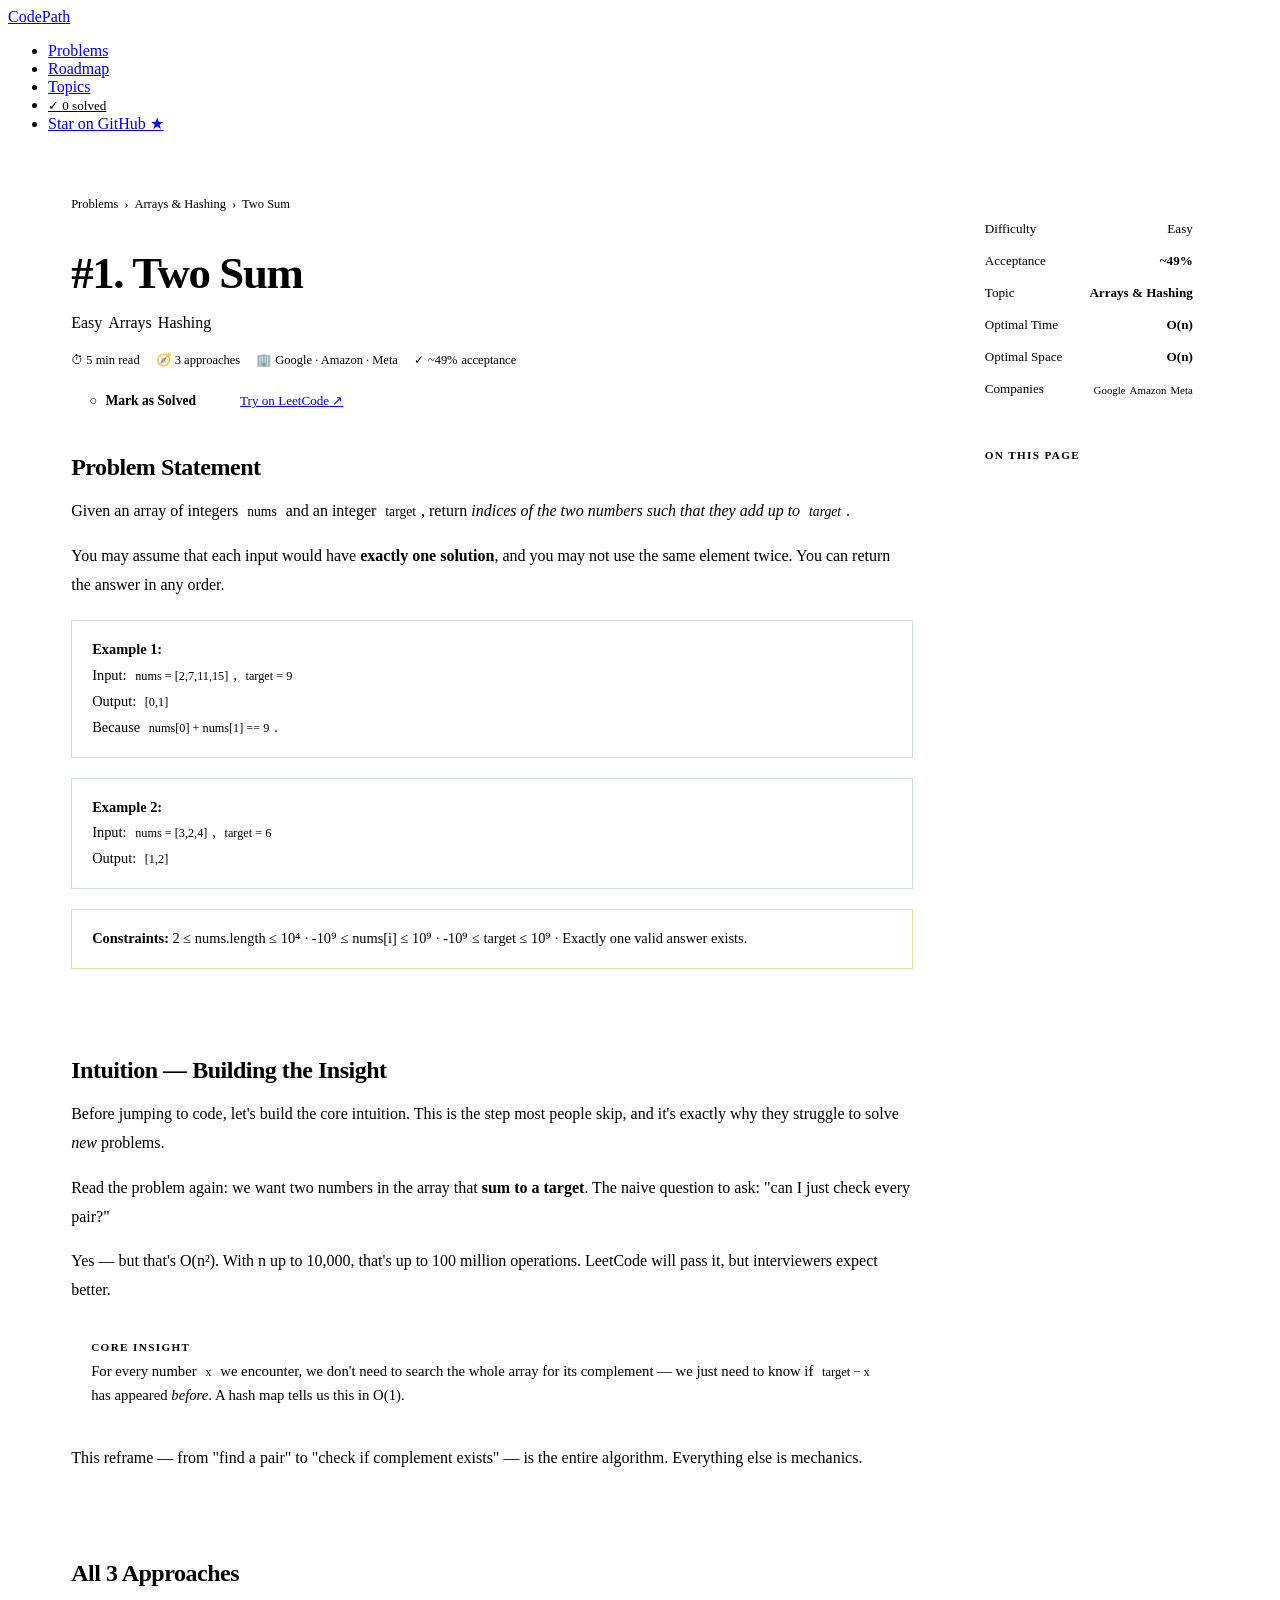
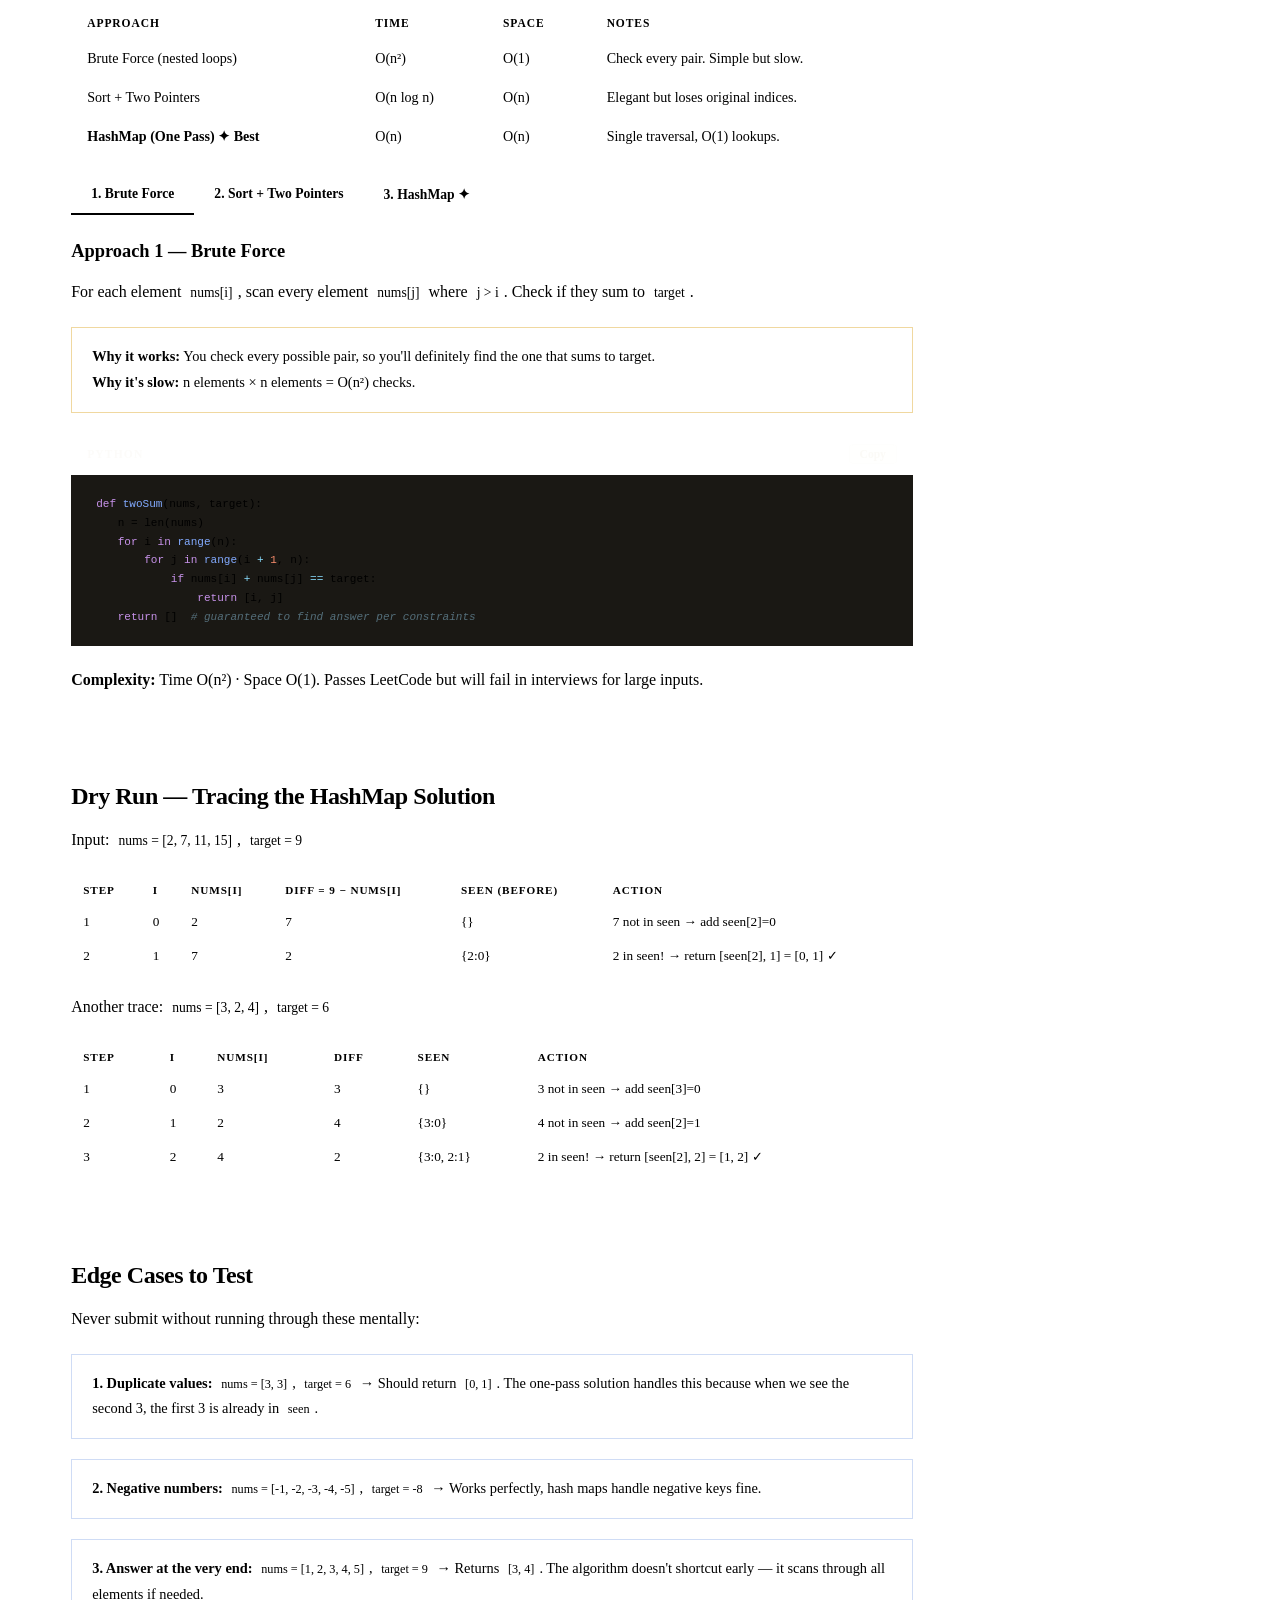
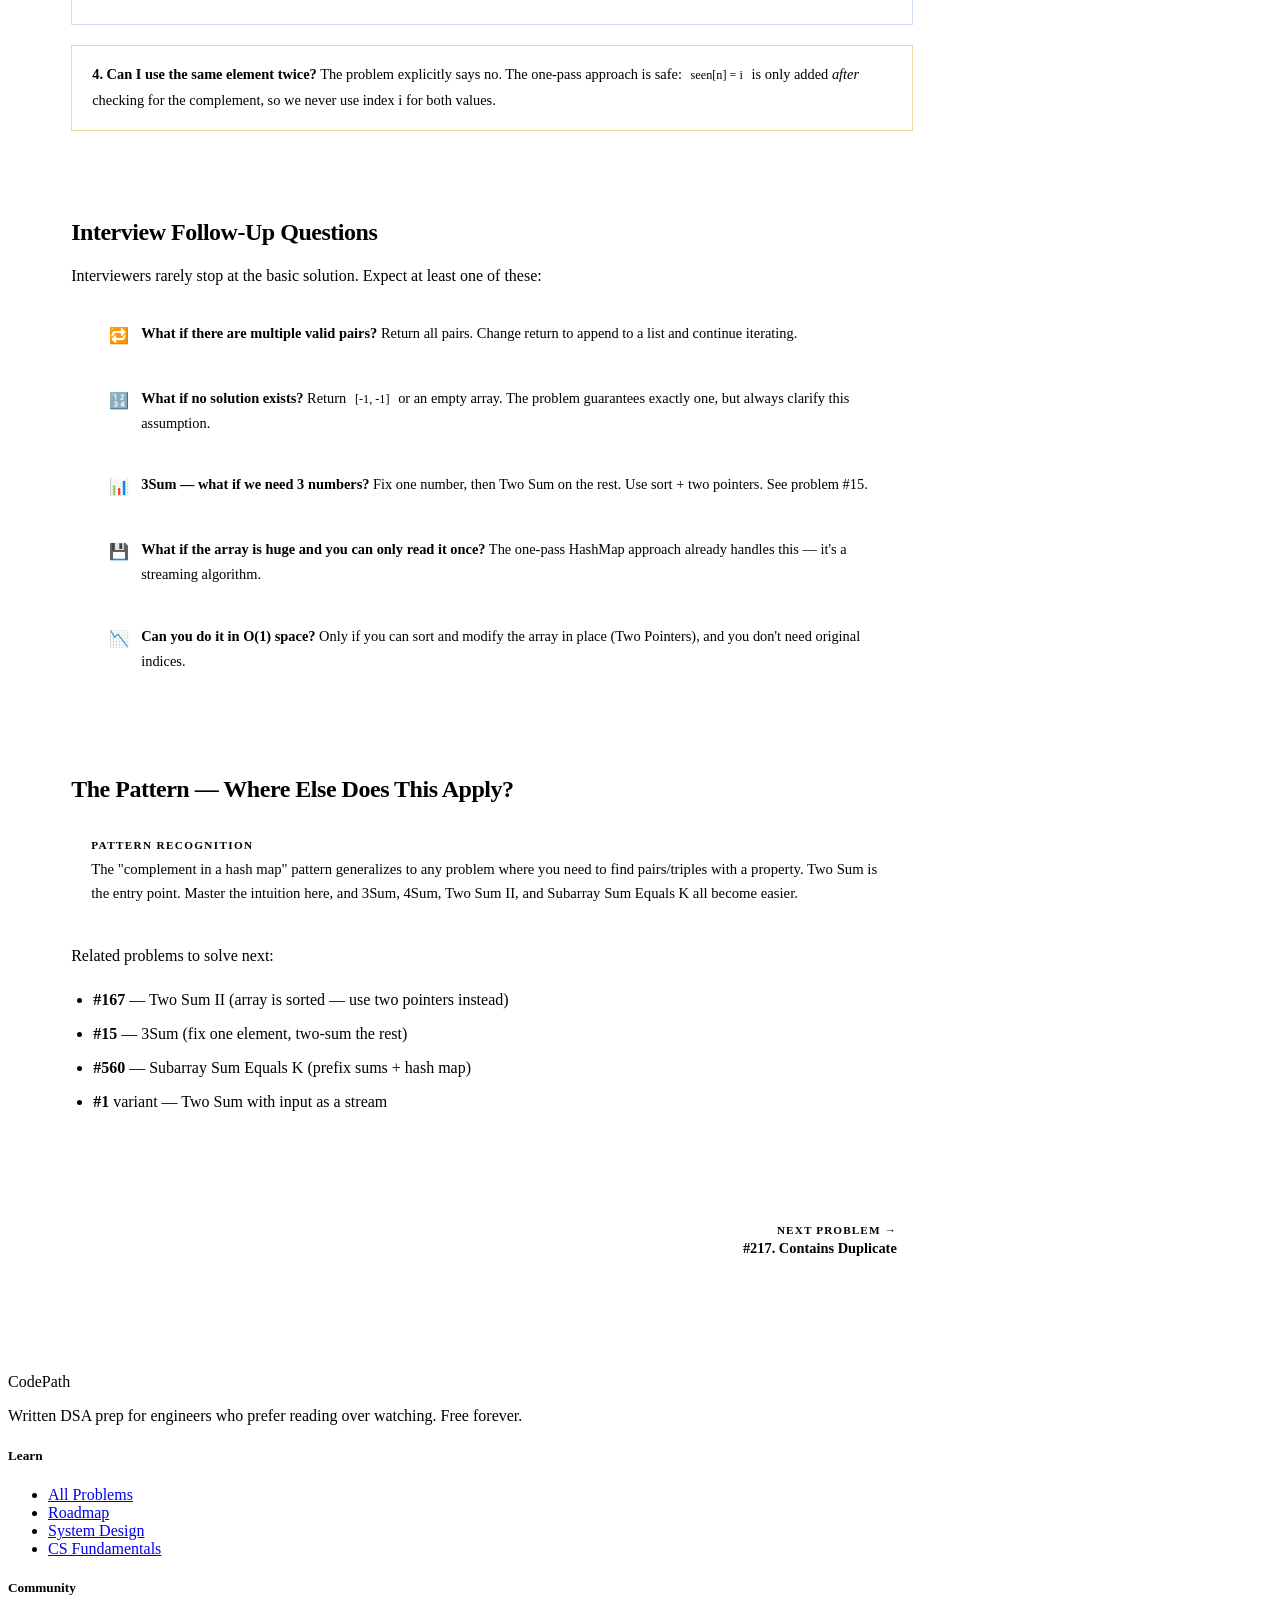
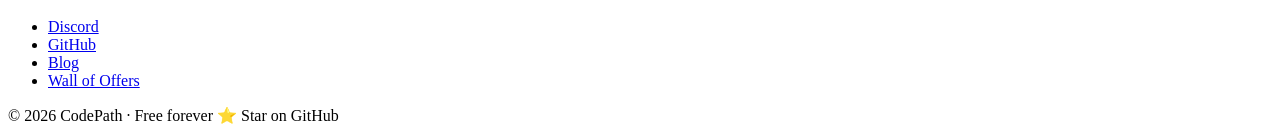
==== two-sum.html @ 07164bc9 "Add files via upload" ====
<!DOCTYPE html>
<html lang="en">
<head>
  <meta charset="UTF-8">
  <meta name="viewport" content="width=device-width, initial-scale=1.0">
  <title>Two Sum — Full Editorial | CodePath</title>
  <meta name="description" content="Deep written editorial for Two Sum. Three approaches: brute force O(n²), sorting + two pointers O(n log n), and HashMap O(n). Includes dry run, edge cases, and interview follow-up questions.">
  <link rel="stylesheet" href="../css/style.css">
  <!-- Reading progress bar -->
  <style>
    #reading-bar {
      position: fixed;
      top: 0; left: 0;
      height: 3px;
      background: var(--accent);
      z-index: 200;
      width: 0%;
      transition: width 0.1s linear;
    }

    /* ── EDITORIAL LAYOUT ── */
    .editorial-layout {
      max-width: 1160px;
      margin: 0 auto;
      padding: 48px 5% 100px;
      display: grid;
      grid-template-columns: 1fr 240px;
      gap: 56px;
      align-items: start;
    }

    /* ── ARTICLE ── */
    .article-header {
      margin-bottom: 36px;
    }

    .article-breadcrumb {
      font-size: 0.78rem;
      color: var(--muted);
      margin-bottom: 16px;
      display: flex;
      align-items: center;
      gap: 6px;
    }

    .article-breadcrumb a { color: var(--muted); text-decoration: none; }
    .article-breadcrumb a:hover { color: var(--accent); }

    .article-title {
      font-family: var(--serif);
      font-size: clamp(1.9rem, 4vw, 2.8rem);
      font-weight: 900;
      letter-spacing: -0.03em;
      color: var(--ink);
      line-height: 1.1;
      margin-bottom: 16px;
    }

    .article-meta {
      display: flex;
      align-items: center;
      gap: 12px;
      flex-wrap: wrap;
      margin-bottom: 20px;
    }

    .article-tags {
      display: flex;
      gap: 6px;
      flex-wrap: wrap;
    }

    .article-stats {
      display: flex;
      gap: 16px;
      font-size: 0.78rem;
      color: var(--muted);
      margin-top: 4px;
    }

    .article-stats span {
      display: flex;
      align-items: center;
      gap: 4px;
    }

    /* Mark solved button */
    .solve-btn {
      display: inline-flex;
      align-items: center;
      gap: 8px;
      padding: 9px 18px;
      border-radius: var(--radius);
      font-family: var(--sans);
      font-size: 0.85rem;
      font-weight: 700;
      border: 2px solid var(--border2);
      background: var(--surface);
      color: var(--ink2);
      cursor: pointer;
      transition: all 0.15s;
    }

    .solve-btn:hover { border-color: var(--green); color: var(--green); }
    .solve-btn.solved { border-color: var(--green); background: var(--green-bg); color: var(--green); }

    /* ── CONTENT STYLES ── */
    .article-content h2 {
      font-family: var(--serif);
      font-size: 1.5rem;
      font-weight: 700;
      letter-spacing: -0.02em;
      color: var(--ink);
      margin: 44px 0 14px;
      padding-top: 44px;
      border-top: 1px solid var(--border);
    }

    .article-content h2:first-child { border-top: none; margin-top: 0; padding-top: 0; }

    .article-content h3 {
      font-family: var(--serif);
      font-size: 1.15rem;
      font-weight: 700;
      color: var(--ink);
      margin: 28px 0 10px;
    }

    .article-content p {
      font-size: 1rem;
      line-height: 1.8;
      color: var(--ink2);
      margin-bottom: 16px;
    }

    .article-content strong { color: var(--ink); font-weight: 700; }

    .article-content ul, .article-content ol {
      padding-left: 22px;
      margin-bottom: 16px;
    }

    .article-content li {
      font-size: 1rem;
      line-height: 1.75;
      color: var(--ink2);
      margin-bottom: 6px;
    }

    .article-content code {
      font-family: var(--mono);
      font-size: 0.85em;
      background: var(--bg2);
      border: 1px solid var(--border);
      padding: 1px 5px;
      border-radius: 3px;
      color: var(--accent);
    }

    /* Insight box */
    .insight {
      background: var(--accent-bg);
      border-left: 4px solid var(--accent);
      padding: 16px 20px;
      border-radius: 0 var(--radius) var(--radius) 0;
      margin: 20px 0;
    }

    .insight-label {
      font-size: 0.7rem;
      font-weight: 800;
      letter-spacing: 0.12em;
      text-transform: uppercase;
      color: var(--accent);
      margin-bottom: 6px;
    }

    .insight p {
      font-size: 0.92rem;
      color: var(--ink2);
      margin: 0;
      line-height: 1.65;
    }

    /* Callout boxes */
    .callout {
      background: var(--blue-bg);
      border: 1px solid #cfdcf5;
      padding: 16px 20px;
      border-radius: var(--radius);
      margin: 20px 0;
    }

    .callout.warning {
      background: var(--amber-bg);
      border-color: #f0d8a0;
    }

    .callout.success {
      background: var(--green-bg);
      border-color: #b3ddc9;
    }

    .callout p {
      font-size: 0.9rem;
      margin: 0;
      color: var(--ink2);
    }

    .callout strong { color: var(--ink); }

    /* Complexity table */
    .complexity-table {
      width: 100%;
      border-collapse: collapse;
      margin: 20px 0;
      font-size: 0.88rem;
    }

    .complexity-table th {
      background: var(--ink);
      color: var(--bg);
      padding: 10px 16px;
      text-align: left;
      font-size: 0.72rem;
      font-weight: 700;
      letter-spacing: 0.08em;
      text-transform: uppercase;
    }

    .complexity-table td {
      padding: 11px 16px;
      border-bottom: 1px solid var(--border);
      color: var(--ink2);
    }

    .complexity-table tr:last-child td { border-bottom: none; }
    .complexity-table tr:nth-child(even) td { background: var(--surface2); }
    .complexity-table tr.best td { background: var(--green-bg); }
    .complexity-table tr.best td:first-child { font-weight: 700; color: var(--green); }

    /* Code blocks */
    .code-block {
      margin: 20px 0;
      border-radius: var(--radius-lg);
      overflow: hidden;
      border: 1px solid var(--border);
      position: relative;
    }

    .code-header {
      background: var(--ink);
      padding: 11px 16px;
      display: flex;
      justify-content: space-between;
      align-items: center;
    }

    .code-lang {
      font-size: 0.72rem;
      font-weight: 700;
      letter-spacing: 0.1em;
      text-transform: uppercase;
      color: rgba(247,245,240,0.4);
    }

    .copy-btn {
      font-size: 0.72rem;
      font-weight: 600;
      background: rgba(247,245,240,0.08);
      color: rgba(247,245,240,0.5);
      border: 1px solid rgba(247,245,240,0.12);
      padding: 3px 10px;
      border-radius: 4px;
      cursor: pointer;
      font-family: var(--sans);
      transition: all 0.15s;
    }

    .copy-btn:hover {
      background: rgba(247,245,240,0.15);
      color: var(--bg);
    }

    pre {
      background: #1a1814;
      margin: 0;
      padding: 20px;
      overflow-x: auto;
    }

    pre code {
      font-family: var(--mono);
      font-size: 0.85rem;
      line-height: 1.7;
      color: #d4d0c8;
      background: none;
      border: none;
      padding: 0;
    }

    .c-kw   { color: #c792ea; }
    .c-fn   { color: #82aaff; }
    .c-cm   { color: #546e7a; font-style: italic; }
    .c-str  { color: #c3e88d; }
    .c-num  { color: #f78c6c; }
    .c-type { color: #ffcb6b; }
    .c-op   { color: #89ddff; }

    /* Dry run table */
    .dry-run-table {
      width: 100%;
      border-collapse: collapse;
      font-size: 0.83rem;
      margin: 20px 0;
      font-family: var(--mono);
    }

    .dry-run-table th {
      background: var(--bg2);
      padding: 9px 12px;
      text-align: left;
      font-family: var(--sans);
      font-size: 0.7rem;
      font-weight: 700;
      letter-spacing: 0.08em;
      text-transform: uppercase;
      color: var(--muted);
      border-bottom: 1px solid var(--border);
    }

    .dry-run-table td {
      padding: 9px 12px;
      border-bottom: 1px solid var(--border);
      color: var(--ink2);
      vertical-align: top;
    }

    .dry-run-table tr:last-child td { border-bottom: none; }
    .dry-run-table tr.highlight td { background: var(--green-bg); }

    /* Approach tabs */
    .approach-tabs {
      display: flex;
      gap: 0;
      border-bottom: 2px solid var(--border);
      margin-bottom: 24px;
      margin-top: 20px;
    }

    .approach-tab {
      padding: 10px 20px;
      font-size: 0.85rem;
      font-weight: 600;
      color: var(--muted);
      cursor: pointer;
      border-bottom: 2px solid transparent;
      margin-bottom: -2px;
      transition: all 0.15s;
      white-space: nowrap;
    }

    .approach-tab.active {
      color: var(--accent);
      border-bottom-color: var(--accent);
    }

    .approach-tab:hover { color: var(--ink); }

    .tab-panel { display: none; }
    .tab-panel.active { display: block; }

    /* Follow-up questions */
    .followup-list {
      list-style: none;
      padding: 0;
      margin: 16px 0;
    }

    .followup-list li {
      padding: 14px 16px;
      border: 1px solid var(--border);
      border-radius: var(--radius);
      margin-bottom: 8px;
      font-size: 0.9rem;
      color: var(--ink2);
      display: flex;
      gap: 12px;
      align-items: flex-start;
      background: var(--surface2);
    }

    .fq-icon { font-size: 1rem; flex-shrink: 0; margin-top: 1px; }

    /* ── SIDEBAR / TOC ── */
    .article-sidebar {
      position: sticky;
      top: 74px;
    }

    .toc-card {
      background: var(--surface);
      border: 1px solid var(--border);
      border-radius: var(--radius-lg);
      overflow: hidden;
      margin-bottom: 16px;
    }

    .toc-header {
      padding: 12px 16px;
      font-size: 0.7rem;
      font-weight: 700;
      letter-spacing: 0.12em;
      text-transform: uppercase;
      color: var(--muted);
      border-bottom: 1px solid var(--border);
    }

    .toc-list {
      list-style: none;
      padding: 10px 0;
    }

    .toc-list li { }
    .toc-list a {
      display: block;
      padding: 6px 16px;
      font-size: 0.8rem;
      color: var(--ink2);
      text-decoration: none;
      transition: color 0.12s, background 0.12s;
    }

    .toc-list a:hover, .toc-list a.active {
      color: var(--accent);
      background: var(--accent-bg);
    }

    .toc-sub a { padding-left: 28px; font-size: 0.75rem; color: var(--muted); }

    .meta-card {
      background: var(--surface);
      border: 1px solid var(--border);
      border-radius: var(--radius-lg);
      padding: 16px;
      margin-bottom: 16px;
    }

    .meta-row {
      display: flex;
      justify-content: space-between;
      align-items: center;
      padding: 8px 0;
      border-bottom: 1px solid var(--border);
      font-size: 0.82rem;
    }

    .meta-row:last-child { border-bottom: none; }
    .meta-label { color: var(--muted); }
    .meta-value { font-weight: 600; color: var(--ink); }

    /* Prev/Next nav */
    .prev-next {
      display: grid;
      grid-template-columns: 1fr 1fr;
      gap: 12px;
      margin-top: 60px;
      padding-top: 32px;
      border-top: 1px solid var(--border);
    }

    .nav-problem {
      padding: 16px;
      border: 1px solid var(--border);
      border-radius: var(--radius);
      text-decoration: none;
      color: var(--ink);
      transition: border-color 0.15s;
    }

    .nav-problem:hover { border-color: var(--accent); text-decoration: none; }
    .nav-problem.next { text-align: right; }

    .nav-dir {
      font-size: 0.7rem;
      font-weight: 700;
      letter-spacing: 0.1em;
      text-transform: uppercase;
      color: var(--muted);
      margin-bottom: 4px;
    }

    .nav-name {
      font-size: 0.9rem;
      font-weight: 600;
      color: var(--ink);
    }

    @media (max-width: 900px) {
      .editorial-layout { grid-template-columns: 1fr; }
      .article-sidebar { display: none; }
    }
  </style>
</head>
<body>
<div id="reading-bar"></div>

<nav class="site-nav">
  <a class="nav-logo" href="../index.html">Code<span>Path</span></a>
  <ul class="nav-links">
    <li><a href="../problems.html" class="active">Problems</a></li>
    <li><a href="../index.html#roadmap">Roadmap</a></li>
    <li><a href="../index.html#topics">Topics</a></li>
    <li><a href="#" style="color:var(--muted);font-size:0.82rem;">
      ✓ <span id="solved-counter">0</span> solved
    </a></li>
    <li><a href="#" class="nav-cta">Star on GitHub ★</a></li>
  </ul>
</nav>

<!-- EDITORIAL LAYOUT -->
<div class="editorial-layout">

  <!-- MAIN ARTICLE -->
  <article>

    <div class="article-header">
      <div class="article-breadcrumb">
        <a href="../problems.html">Problems</a>
        <span>›</span>
        <a href="../problems.html?topic=arrays">Arrays & Hashing</a>
        <span>›</span>
        <span>Two Sum</span>
      </div>

      <h1 class="article-title">#1. Two Sum</h1>

      <div class="article-meta">
        <div class="article-tags">
          <span class="badge badge--easy">Easy</span>
          <span class="badge badge--topic">Arrays</span>
          <span class="badge badge--topic">Hashing</span>
        </div>
      </div>

      <div class="article-stats">
        <span>⏱ 5 min read</span>
        <span>🧭 3 approaches</span>
        <span>🏢 Google · Amazon · Meta</span>
        <span>✓ <span id="acceptance">~49%</span> acceptance</span>
      </div>

      <div style="margin-top:16px;display:flex;align-items:center;gap:12px;flex-wrap:wrap;">
        <button class="solve-btn" id="solve-btn" onclick="toggleSolved()">
          <span id="solve-icon">○</span>
          <span id="solve-text">Mark as Solved</span>
        </button>
        <a href="https://leetcode.com/problems/two-sum/" target="_blank" rel="noopener"
           class="btn btn--outline" style="font-size:0.82rem;padding:8px 14px;">
          Try on LeetCode ↗
        </a>
      </div>
    </div>

    <!-- ─── ARTICLE CONTENT ─── -->
    <div class="article-content" id="article-content">

      <!-- PROBLEM STATEMENT -->
      <h2 id="problem">Problem Statement</h2>

      <p>Given an array of integers <code>nums</code> and an integer <code>target</code>, return <em>indices of the two numbers such that they add up to <code>target</code></em>.</p>

      <p>You may assume that each input would have <strong>exactly one solution</strong>, and you may not use the same element twice. You can return the answer in any order.</p>

      <div class="callout">
        <p><strong>Example 1:</strong><br>
        Input: <code>nums = [2,7,11,15]</code>, <code>target = 9</code><br>
        Output: <code>[0,1]</code><br>
        Because <code>nums[0] + nums[1] == 9</code>.</p>
      </div>

      <div class="callout">
        <p><strong>Example 2:</strong><br>
        Input: <code>nums = [3,2,4]</code>, <code>target = 6</code><br>
        Output: <code>[1,2]</code></p>
      </div>

      <div class="callout warning">
        <p><strong>Constraints:</strong> 2 ≤ nums.length ≤ 10⁴ · -10⁹ ≤ nums[i] ≤ 10⁹ · -10⁹ ≤ target ≤ 10⁹ · Exactly one valid answer exists.</p>
      </div>

      <!-- INTUITION -->
      <h2 id="intuition">Intuition — Building the Insight</h2>

      <p>Before jumping to code, let's build the core intuition. This is the step most people skip, and it's exactly why they struggle to solve <em>new</em> problems.</p>

      <p>Read the problem again: we want two numbers in the array that <strong>sum to a target</strong>. The naive question to ask: "can I just check every pair?"</p>

      <p>Yes — but that's O(n²). With n up to 10,000, that's up to 100 million operations. LeetCode will pass it, but interviewers expect better.</p>

      <div class="insight">
        <div class="insight-label">Core Insight</div>
        <p>For every number <code>x</code> we encounter, we don't need to search the whole array for its complement — we just need to know if <code>target − x</code> has appeared <em>before</em>. A hash map tells us this in O(1).</p>
      </div>

      <p>This reframe — from "find a pair" to "check if complement exists" — is the entire algorithm. Everything else is mechanics.</p>

      <!-- APPROACHES COMPARISON -->
      <h2 id="approaches">All 3 Approaches</h2>

      <table class="complexity-table">
        <thead>
          <tr>
            <th>Approach</th>
            <th>Time</th>
            <th>Space</th>
            <th>Notes</th>
          </tr>
        </thead>
        <tbody>
          <tr>
            <td>Brute Force (nested loops)</td>
            <td>O(n²)</td>
            <td>O(1)</td>
            <td>Check every pair. Simple but slow.</td>
          </tr>
          <tr>
            <td>Sort + Two Pointers</td>
            <td>O(n log n)</td>
            <td>O(n)</td>
            <td>Elegant but loses original indices.</td>
          </tr>
          <tr class="best">
            <td>HashMap (One Pass) ✦ Best</td>
            <td>O(n)</td>
            <td>O(n)</td>
            <td>Single traversal, O(1) lookups.</td>
          </tr>
        </tbody>
      </table>

      <!-- TABBED APPROACHES -->
      <div class="approach-tabs" id="approach-tabs">
        <div class="approach-tab active" data-tab="approach1">1. Brute Force</div>
        <div class="approach-tab" data-tab="approach2">2. Sort + Two Pointers</div>
        <div class="approach-tab" data-tab="approach3">3. HashMap ✦</div>
      </div>

      <!-- APPROACH 1: BRUTE FORCE -->
      <div class="tab-panel active" id="approach1">
        <h3>Approach 1 — Brute Force</h3>
        <p>For each element <code>nums[i]</code>, scan every element <code>nums[j]</code> where <code>j > i</code>. Check if they sum to <code>target</code>.</p>

        <div class="callout warning">
          <p><strong>Why it works:</strong> You check every possible pair, so you'll definitely find the one that sums to target. <br>
          <strong>Why it's slow:</strong> n elements × n elements = O(n²) checks.</p>
        </div>

        <div class="code-block">
          <div class="code-header">
            <span class="code-lang">Python</span>
            <button class="copy-btn">Copy</button>
          </div>
          <pre><code><span class="c-kw">def</span> <span class="c-fn">twoSum</span>(nums, target):
    n = len(nums)
    <span class="c-kw">for</span> i <span class="c-kw">in</span> <span class="c-fn">range</span>(n):
        <span class="c-kw">for</span> j <span class="c-kw">in</span> <span class="c-fn">range</span>(i <span class="c-op">+</span> <span class="c-num">1</span>, n):
            <span class="c-kw">if</span> nums[i] <span class="c-op">+</span> nums[j] <span class="c-op">==</span> target:
                <span class="c-kw">return</span> [i, j]
    <span class="c-kw">return</span> []  <span class="c-cm"># guaranteed to find answer per constraints</span></code></pre>
        </div>

        <p><strong>Complexity:</strong> Time O(n²) · Space O(1). Passes LeetCode but will fail in interviews for large inputs.</p>
      </div>

      <!-- APPROACH 2: SORT + TWO POINTERS -->
      <div class="tab-panel" id="approach2">
        <h3>Approach 2 — Sort + Two Pointers</h3>
        <p>Sort the array. Then use two pointers: one at the start (<code>left</code>) and one at the end (<code>right</code>). Move them based on whether the current sum is too small or too large.</p>

        <div class="callout warning">
          <p><strong>The catch:</strong> Sorting changes the original indices. Since the problem asks for indices, you need to store index-value pairs before sorting — this means O(n) extra space.</p>
        </div>

        <div class="code-block">
          <div class="code-header">
            <span class="code-lang">Python</span>
            <button class="copy-btn">Copy</button>
          </div>
          <pre><code><span class="c-kw">def</span> <span class="c-fn">twoSum</span>(nums, target):
    <span class="c-cm"># Store (value, original_index) pairs</span>
    indexed = <span class="c-fn">sorted</span>(<span class="c-fn">enumerate</span>(nums), key<span class="c-op">=</span><span class="c-kw">lambda</span> x: x[<span class="c-num">1</span>])

    left, right = <span class="c-num">0</span>, len(indexed) <span class="c-op">-</span> <span class="c-num">1</span>

    <span class="c-kw">while</span> left <span class="c-op"><</span> right:
        current_sum = indexed[left][<span class="c-num">1</span>] <span class="c-op">+</span> indexed[right][<span class="c-num">1</span>]

        <span class="c-kw">if</span> current_sum <span class="c-op">==</span> target:
            <span class="c-kw">return</span> [indexed[left][<span class="c-num">0</span>], indexed[right][<span class="c-num">0</span>]]
        <span class="c-kw">elif</span> current_sum <span class="c-op"><</span> target:
            left <span class="c-op">+=</span> <span class="c-num">1</span>   <span class="c-cm"># need bigger sum</span>
        <span class="c-kw">else</span>:
            right <span class="c-op">-=</span> <span class="c-num">1</span>  <span class="c-cm"># need smaller sum</span>

    <span class="c-kw">return</span> []</code></pre>
        </div>

        <p><strong>Complexity:</strong> Time O(n log n) · Space O(n). Better than brute force, but not optimal. This pattern is extremely useful for variants where you <em>don't</em> need original indices (e.g., 3Sum, 4Sum).</p>
      </div>

      <!-- APPROACH 3: HASHMAP -->
      <div class="tab-panel" id="approach3">
        <h3>Approach 3 — HashMap (One Pass) — Optimal</h3>

        <p>Iterate through the array once. For each element <code>nums[i]</code>, calculate <code>diff = target - nums[i]</code>. If <code>diff</code> is already in our hash map, we found the pair. Otherwise, add <code>nums[i]</code> to the map and continue.</p>

        <div class="insight">
          <div class="insight-label">Why this works</div>
          <p>We process elements left to right. When we're at index <code>i</code>, every element with index <code>j &lt; i</code> is already in the map. So when we look up <code>diff</code>, we're guaranteed it came before <code>i</code> — no duplicate index possible.</p>
        </div>

        <div class="code-block">
          <div class="code-header">
            <span class="code-lang">Python</span>
            <button class="copy-btn">Copy</button>
          </div>
          <pre><code><span class="c-kw">def</span> <span class="c-fn">twoSum</span>(nums, target):
    seen = {}  <span class="c-cm"># value → index</span>

    <span class="c-kw">for</span> i, n <span class="c-kw">in</span> <span class="c-fn">enumerate</span>(nums):
        diff = target <span class="c-op">-</span> n

        <span class="c-kw">if</span> diff <span class="c-kw">in</span> seen:
            <span class="c-kw">return</span> [seen[diff], i]  <span class="c-cm"># found it!</span>

        seen[n] = i  <span class="c-cm"># remember this value for later</span>

    <span class="c-kw">return</span> []  <span class="c-cm"># unreachable per problem constraints</span></code></pre>
        </div>

        <div class="code-block">
          <div class="code-header">
            <span class="code-lang">Java</span>
            <button class="copy-btn">Copy</button>
          </div>
          <pre><code><span class="c-kw">public</span> <span class="c-type">int</span>[] <span class="c-fn">twoSum</span>(<span class="c-type">int</span>[] nums, <span class="c-type">int</span> target) {
    Map&lt;<span class="c-type">Integer</span>, <span class="c-type">Integer</span>&gt; seen = <span class="c-kw">new</span> HashMap&lt;&gt;();

    <span class="c-kw">for</span> (<span class="c-type">int</span> i = <span class="c-num">0</span>; i &lt; nums.length; i++) {
        <span class="c-type">int</span> diff = target <span class="c-op">-</span> nums[i];

        <span class="c-kw">if</span> (seen.<span class="c-fn">containsKey</span>(diff)) {
            <span class="c-kw">return</span> <span class="c-kw">new</span> <span class="c-type">int</span>[]{seen.<span class="c-fn">get</span>(diff), i};
        }

        seen.<span class="c-fn">put</span>(nums[i], i);
    }

    <span class="c-kw">return</span> <span class="c-kw">new</span> <span class="c-type">int</span>[]{};
}</code></pre>
        </div>

        <div class="code-block">
          <div class="code-header">
            <span class="code-lang">C++</span>
            <button class="copy-btn">Copy</button>
          </div>
          <pre><code>vector&lt;<span class="c-type">int</span>&gt; <span class="c-fn">twoSum</span>(vector&lt;<span class="c-type">int</span>&gt;&amp; nums, <span class="c-type">int</span> target) {
    unordered_map&lt;<span class="c-type">int</span>, <span class="c-type">int</span>&gt; seen;

    <span class="c-kw">for</span> (<span class="c-type">int</span> i = <span class="c-num">0</span>; i &lt; nums.size(); i++) {
        <span class="c-type">int</span> diff = target <span class="c-op">-</span> nums[i];

        <span class="c-kw">if</span> (seen.<span class="c-fn">count</span>(diff)) {
            <span class="c-kw">return</span> {seen[diff], i};
        }

        seen[nums[i]] = i;
    }

    <span class="c-kw">return</span> {};
}</code></pre>
        </div>

        <p><strong>Complexity:</strong> Time O(n) · Space O(n). Optimal for this problem.</p>
      </div>

      <!-- DRY RUN -->
      <h2 id="dry-run">Dry Run — Tracing the HashMap Solution</h2>

      <p>Input: <code>nums = [2, 7, 11, 15]</code>, <code>target = 9</code></p>

      <table class="dry-run-table">
        <thead>
          <tr>
            <th>Step</th>
            <th>i</th>
            <th>nums[i]</th>
            <th>diff = 9 − nums[i]</th>
            <th>seen (before)</th>
            <th>Action</th>
          </tr>
        </thead>
        <tbody>
          <tr>
            <td>1</td>
            <td>0</td>
            <td>2</td>
            <td>7</td>
            <td>{}</td>
            <td>7 not in seen → add seen[2]=0</td>
          </tr>
          <tr class="highlight">
            <td>2</td>
            <td>1</td>
            <td>7</td>
            <td>2</td>
            <td>{2:0}</td>
            <td>2 in seen! → return [seen[2], 1] = [0, 1] ✓</td>
          </tr>
        </tbody>
      </table>

      <p>Another trace: <code>nums = [3, 2, 4]</code>, <code>target = 6</code></p>

      <table class="dry-run-table">
        <thead>
          <tr>
            <th>Step</th>
            <th>i</th>
            <th>nums[i]</th>
            <th>diff</th>
            <th>seen</th>
            <th>Action</th>
          </tr>
        </thead>
        <tbody>
          <tr>
            <td>1</td>
            <td>0</td>
            <td>3</td>
            <td>3</td>
            <td>{}</td>
            <td>3 not in seen → add seen[3]=0</td>
          </tr>
          <tr>
            <td>2</td>
            <td>1</td>
            <td>2</td>
            <td>4</td>
            <td>{3:0}</td>
            <td>4 not in seen → add seen[2]=1</td>
          </tr>
          <tr class="highlight">
            <td>3</td>
            <td>2</td>
            <td>4</td>
            <td>2</td>
            <td>{3:0, 2:1}</td>
            <td>2 in seen! → return [seen[2], 2] = [1, 2] ✓</td>
          </tr>
        </tbody>
      </table>

      <!-- EDGE CASES -->
      <h2 id="edge-cases">Edge Cases to Test</h2>

      <p>Never submit without running through these mentally:</p>

      <div class="callout">
        <p><strong>1. Duplicate values:</strong> <code>nums = [3, 3]</code>, <code>target = 6</code> → Should return <code>[0, 1]</code>. The one-pass solution handles this because when we see the second 3, the first 3 is already in <code>seen</code>.</p>
      </div>

      <div class="callout">
        <p><strong>2. Negative numbers:</strong> <code>nums = [-1, -2, -3, -4, -5]</code>, <code>target = -8</code> → Works perfectly, hash maps handle negative keys fine.</p>
      </div>

      <div class="callout">
        <p><strong>3. Answer at the very end:</strong> <code>nums = [1, 2, 3, 4, 5]</code>, <code>target = 9</code> → Returns <code>[3, 4]</code>. The algorithm doesn't shortcut early — it scans through all elements if needed.</p>
      </div>

      <div class="callout warning">
        <p><strong>4. Can I use the same element twice?</strong> The problem explicitly says no. The one-pass approach is safe: <code>seen[n] = i</code> is only added <em>after</em> checking for the complement, so we never use index i for both values.</p>
      </div>

      <!-- INTERVIEW FOLLOW-UPS -->
      <h2 id="follow-up">Interview Follow-Up Questions</h2>

      <p>Interviewers rarely stop at the basic solution. Expect at least one of these:</p>

      <ul class="followup-list">
        <li>
          <span class="fq-icon">🔁</span>
          <div><strong>What if there are multiple valid pairs?</strong> Return all pairs. Change return to append to a list and continue iterating.</div>
        </li>
        <li>
          <span class="fq-icon">🔢</span>
          <div><strong>What if no solution exists?</strong> Return <code>[-1, -1]</code> or an empty array. The problem guarantees exactly one, but always clarify this assumption.</div>
        </li>
        <li>
          <span class="fq-icon">📊</span>
          <div><strong>3Sum — what if we need 3 numbers?</strong> Fix one number, then Two Sum on the rest. Use sort + two pointers. See problem #15.</div>
        </li>
        <li>
          <span class="fq-icon">💾</span>
          <div><strong>What if the array is huge and you can only read it once?</strong> The one-pass HashMap approach already handles this — it's a streaming algorithm.</div>
        </li>
        <li>
          <span class="fq-icon">📉</span>
          <div><strong>Can you do it in O(1) space?</strong> Only if you can sort and modify the array in place (Two Pointers), and you don't need original indices.</div>
        </li>
      </ul>

      <!-- PATTERN NOTE -->
      <h2 id="pattern">The Pattern — Where Else Does This Apply?</h2>

      <div class="insight">
        <div class="insight-label">Pattern Recognition</div>
        <p>The "complement in a hash map" pattern generalizes to any problem where you need to find pairs/triples with a property. Two Sum is the entry point. Master the intuition here, and 3Sum, 4Sum, Two Sum II, and Subarray Sum Equals K all become easier.</p>
      </div>

      <p>Related problems to solve next:</p>
      <ul>
        <li><strong>#167</strong> — Two Sum II (array is sorted — use two pointers instead)</li>
        <li><strong>#15</strong> — 3Sum (fix one element, two-sum the rest)</li>
        <li><strong>#560</strong> — Subarray Sum Equals K (prefix sums + hash map)</li>
        <li><strong>#1</strong> variant — Two Sum with input as a stream</li>
      </ul>

      <!-- PREV / NEXT NAV -->
      <div class="prev-next">
        <div></div>
        <a href="contains-duplicate.html" class="nav-problem next">
          <div class="nav-dir">Next Problem →</div>
          <div class="nav-name">#217. Contains Duplicate</div>
        </a>
      </div>

    </div><!-- /article-content -->
  </article>

  <!-- SIDEBAR -->
  <aside class="article-sidebar">

    <!-- Meta card -->
    <div class="meta-card">
      <div class="meta-row">
        <span class="meta-label">Difficulty</span>
        <span class="badge badge--easy">Easy</span>
      </div>
      <div class="meta-row">
        <span class="meta-label">Acceptance</span>
        <span class="meta-value">~49%</span>
      </div>
      <div class="meta-row">
        <span class="meta-label">Topic</span>
        <span class="meta-value">Arrays & Hashing</span>
      </div>
      <div class="meta-row">
        <span class="meta-label">Optimal Time</span>
        <span class="meta-value text-mono">O(n)</span>
      </div>
      <div class="meta-row">
        <span class="meta-label">Optimal Space</span>
        <span class="meta-value text-mono">O(n)</span>
      </div>
      <div class="meta-row">
        <span class="meta-label">Companies</span>
        <div style="display:flex;gap:4px;flex-wrap:wrap;margin-top:2px;">
          <span class="badge badge--topic" style="font-size:0.68rem;">Google</span>
          <span class="badge badge--topic" style="font-size:0.68rem;">Amazon</span>
          <span class="badge badge--topic" style="font-size:0.68rem;">Meta</span>
        </div>
      </div>
    </div>

    <!-- TOC -->
    <div class="toc-card">
      <div class="toc-header">On this page</div>
      <div id="toc-container"></div>
    </div>

  </aside>

</div><!-- /editorial-layout -->

<footer class="site-footer">
  <div class="footer-inner">
    <div class="footer-brand">
      <div class="nav-logo">Code<span style="color:var(--accent)">Path</span></div>
      <p>Written DSA prep for engineers who prefer reading over watching. Free forever.</p>
    </div>
    <div class="footer-col">
      <h5>Learn</h5>
      <ul>
        <li><a href="../problems.html">All Problems</a></li>
        <li><a href="../index.html#roadmap">Roadmap</a></li>
        <li><a href="#">System Design</a></li>
        <li><a href="#">CS Fundamentals</a></li>
      </ul>
    </div>
    <div class="footer-col">
      <h5>Community</h5>
      <ul>
        <li><a href="#">Discord</a></li>
        <li><a href="#">GitHub</a></li>
        <li><a href="#">Blog</a></li>
        <li><a href="#">Wall of Offers</a></li>
      </ul>
    </div>
  </div>
  <div class="footer-bottom">
    <span>© 2026 CodePath · Free forever</span>
    <span>⭐ Star on GitHub</span>
  </div>
</footer>

<script src="../js/app.js"></script>
<script>
  // ── APPROACH TABS ─────────────────────────
  document.querySelectorAll('.approach-tab').forEach(tab => {
    tab.addEventListener('click', () => {
      document.querySelectorAll('.approach-tab').forEach(t => t.classList.remove('active'));
      document.querySelectorAll('.tab-panel').forEach(p => p.classList.remove('active'));
      tab.classList.add('active');
      document.getElementById(tab.dataset.tab).classList.add('active');
    });
  });

  // ── SOLVE BUTTON ──────────────────────────
  const SLUG = 'two-sum';

  function updateSolveBtn() {
    const status = Progress.getStatus(SLUG);
    const btn = document.getElementById('solve-btn');
    const icon = document.getElementById('solve-icon');
    const text = document.getElementById('solve-text');
    if (status === 'solved') {
      btn.classList.add('solved');
      icon.textContent = '✓';
      text.textContent = 'Solved!';
    } else {
      btn.classList.remove('solved');
      icon.textContent = '○';
      text.textContent = 'Mark as Solved';
    }
    document.getElementById('solved-counter').textContent = Progress.solvedCount();
  }

  function toggleSolved() {
    const current = Progress.getStatus(SLUG);
    if (current === 'solved') Progress.clear(SLUG);
    else Progress.markSolved(SLUG);
    updateSolveBtn();
    Streak.bump();
  }

  // ── BUILD TOC ─────────────────────────────
  buildTOC('#article-content', '#toc-container');
  updateSolveBtn();
</script>
</body>
</html>
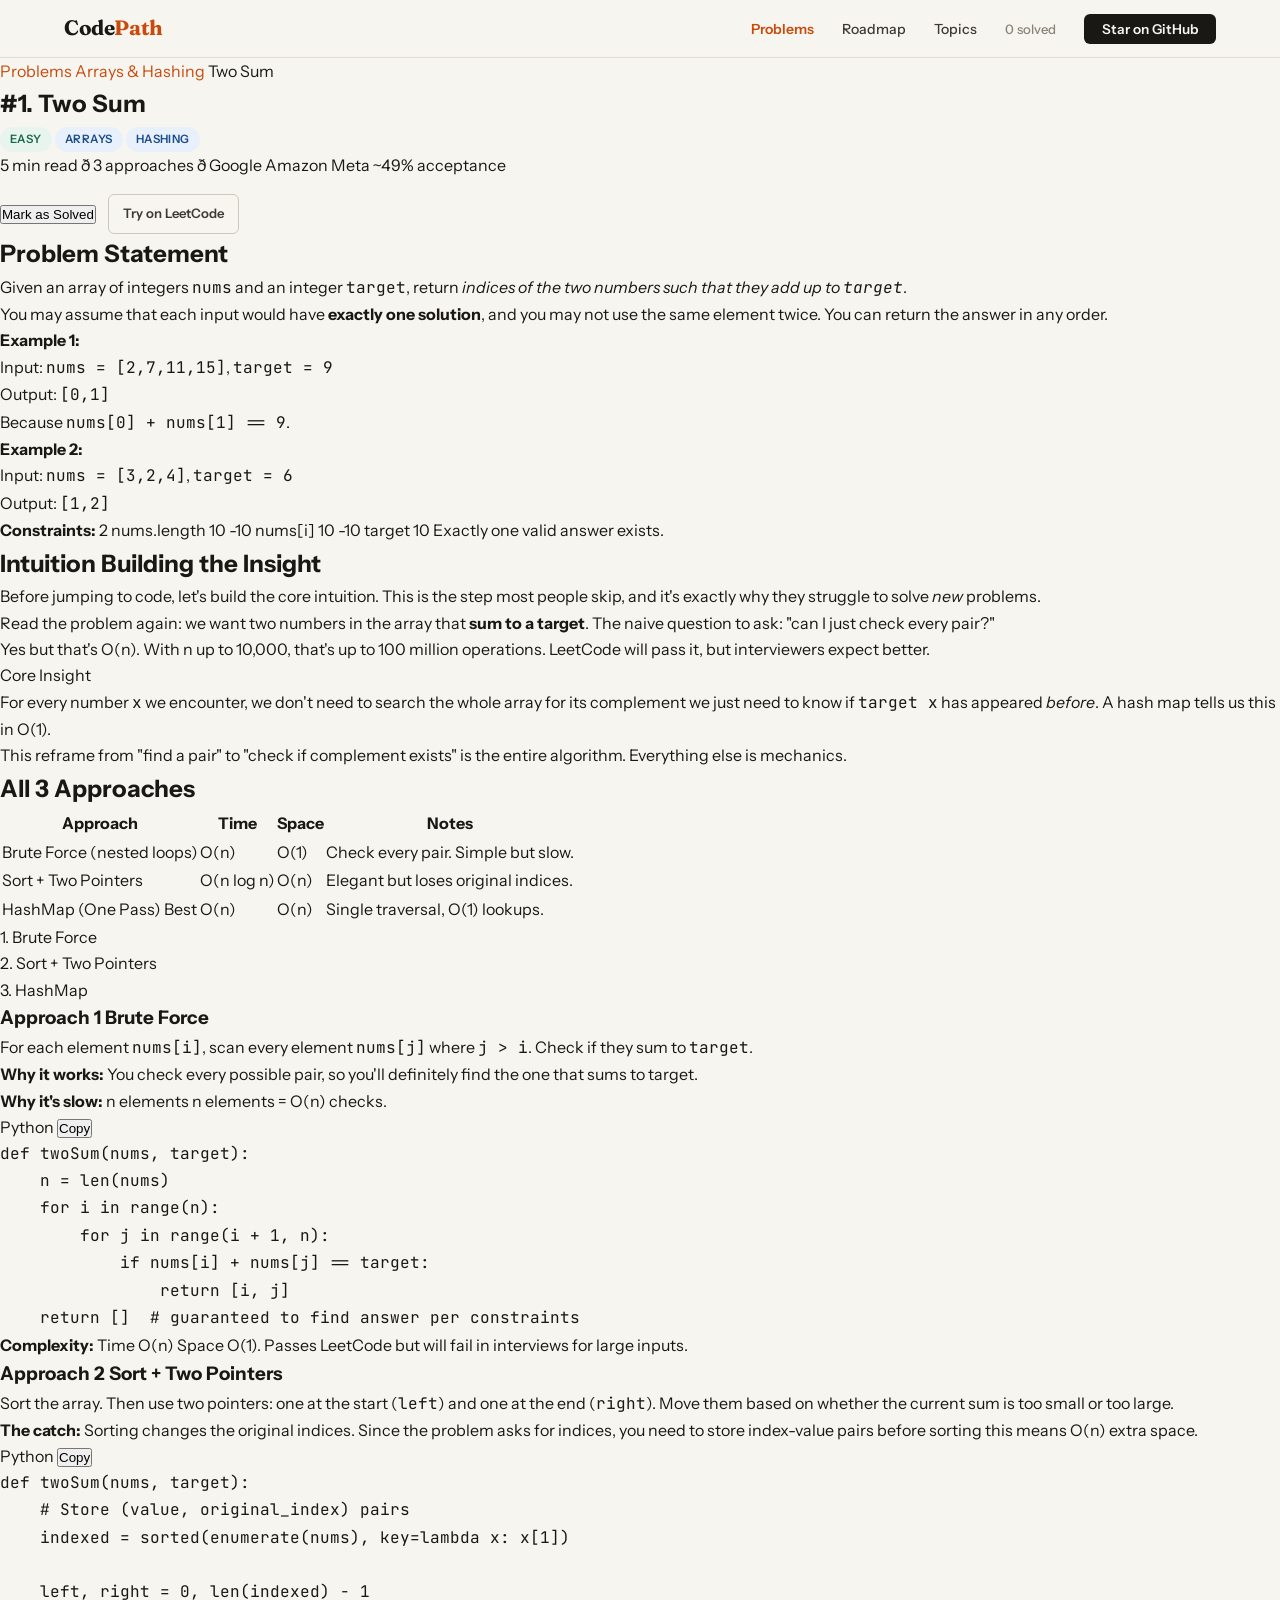
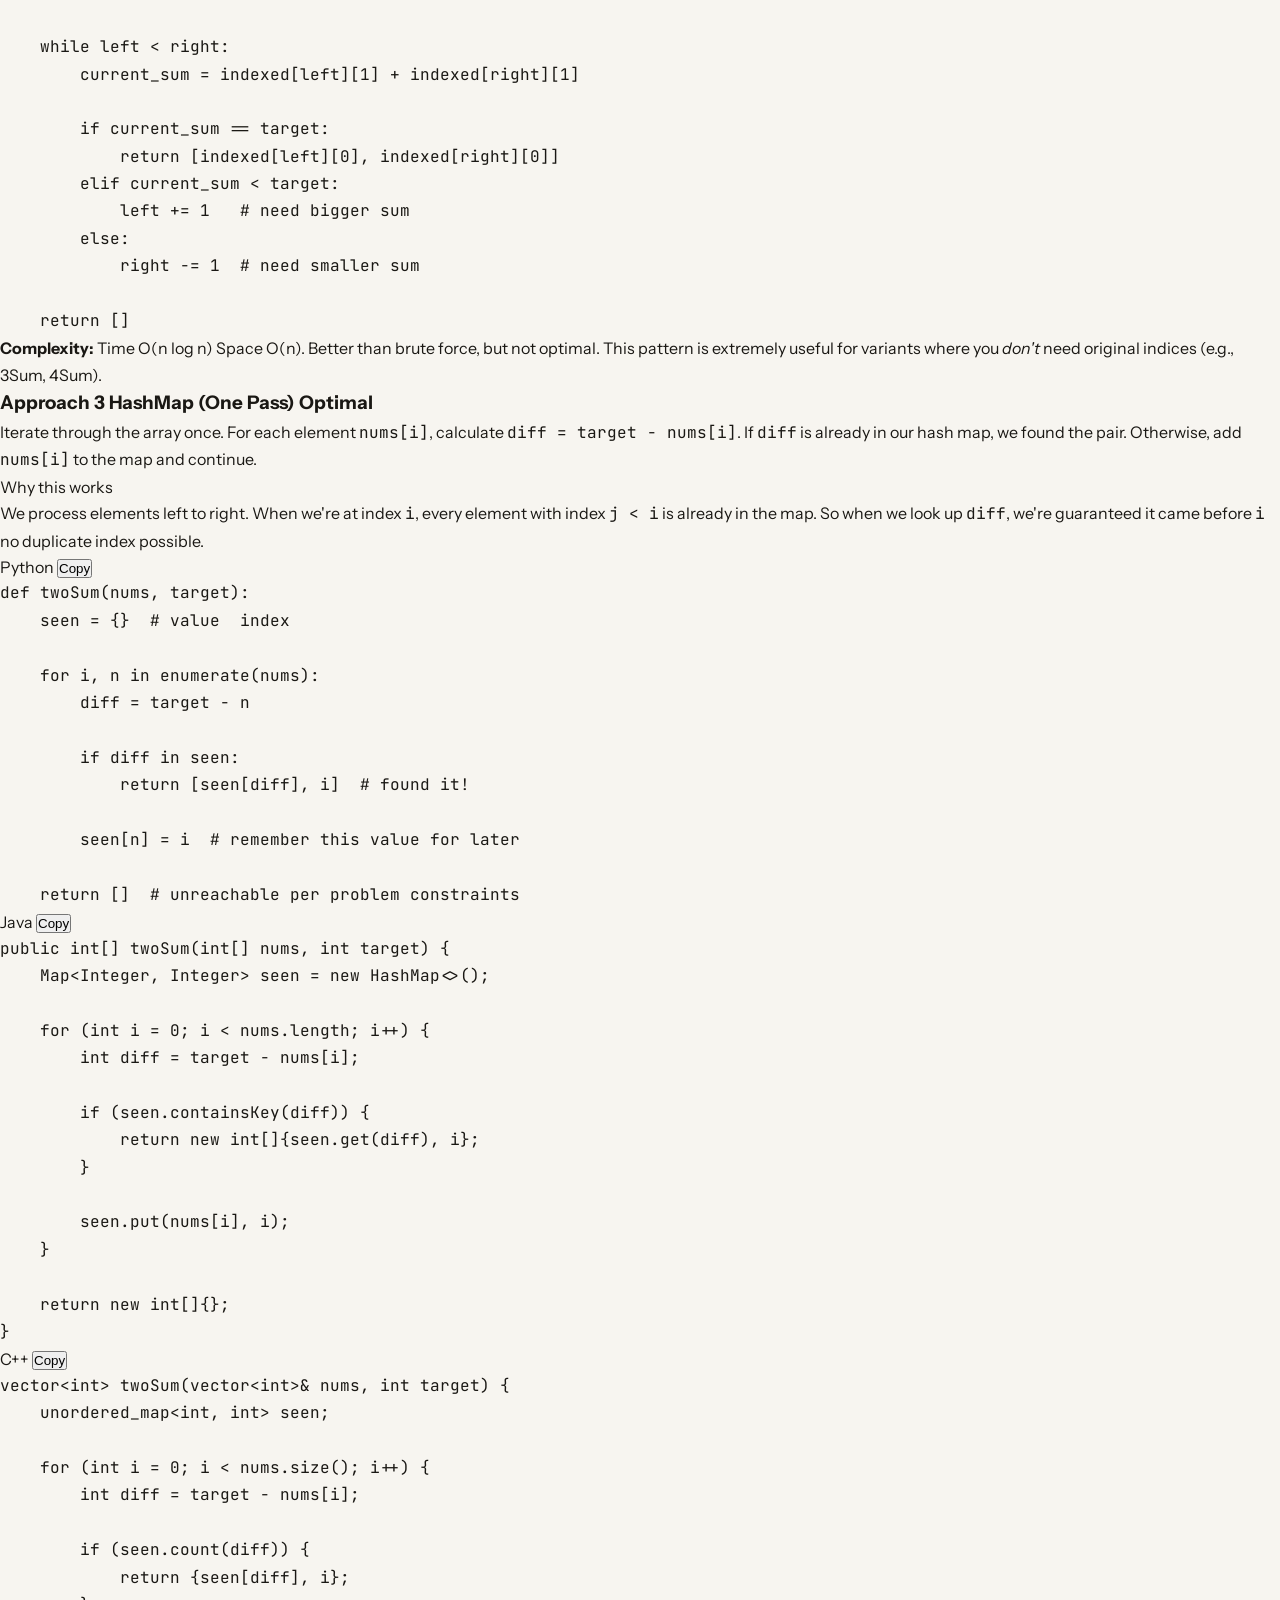
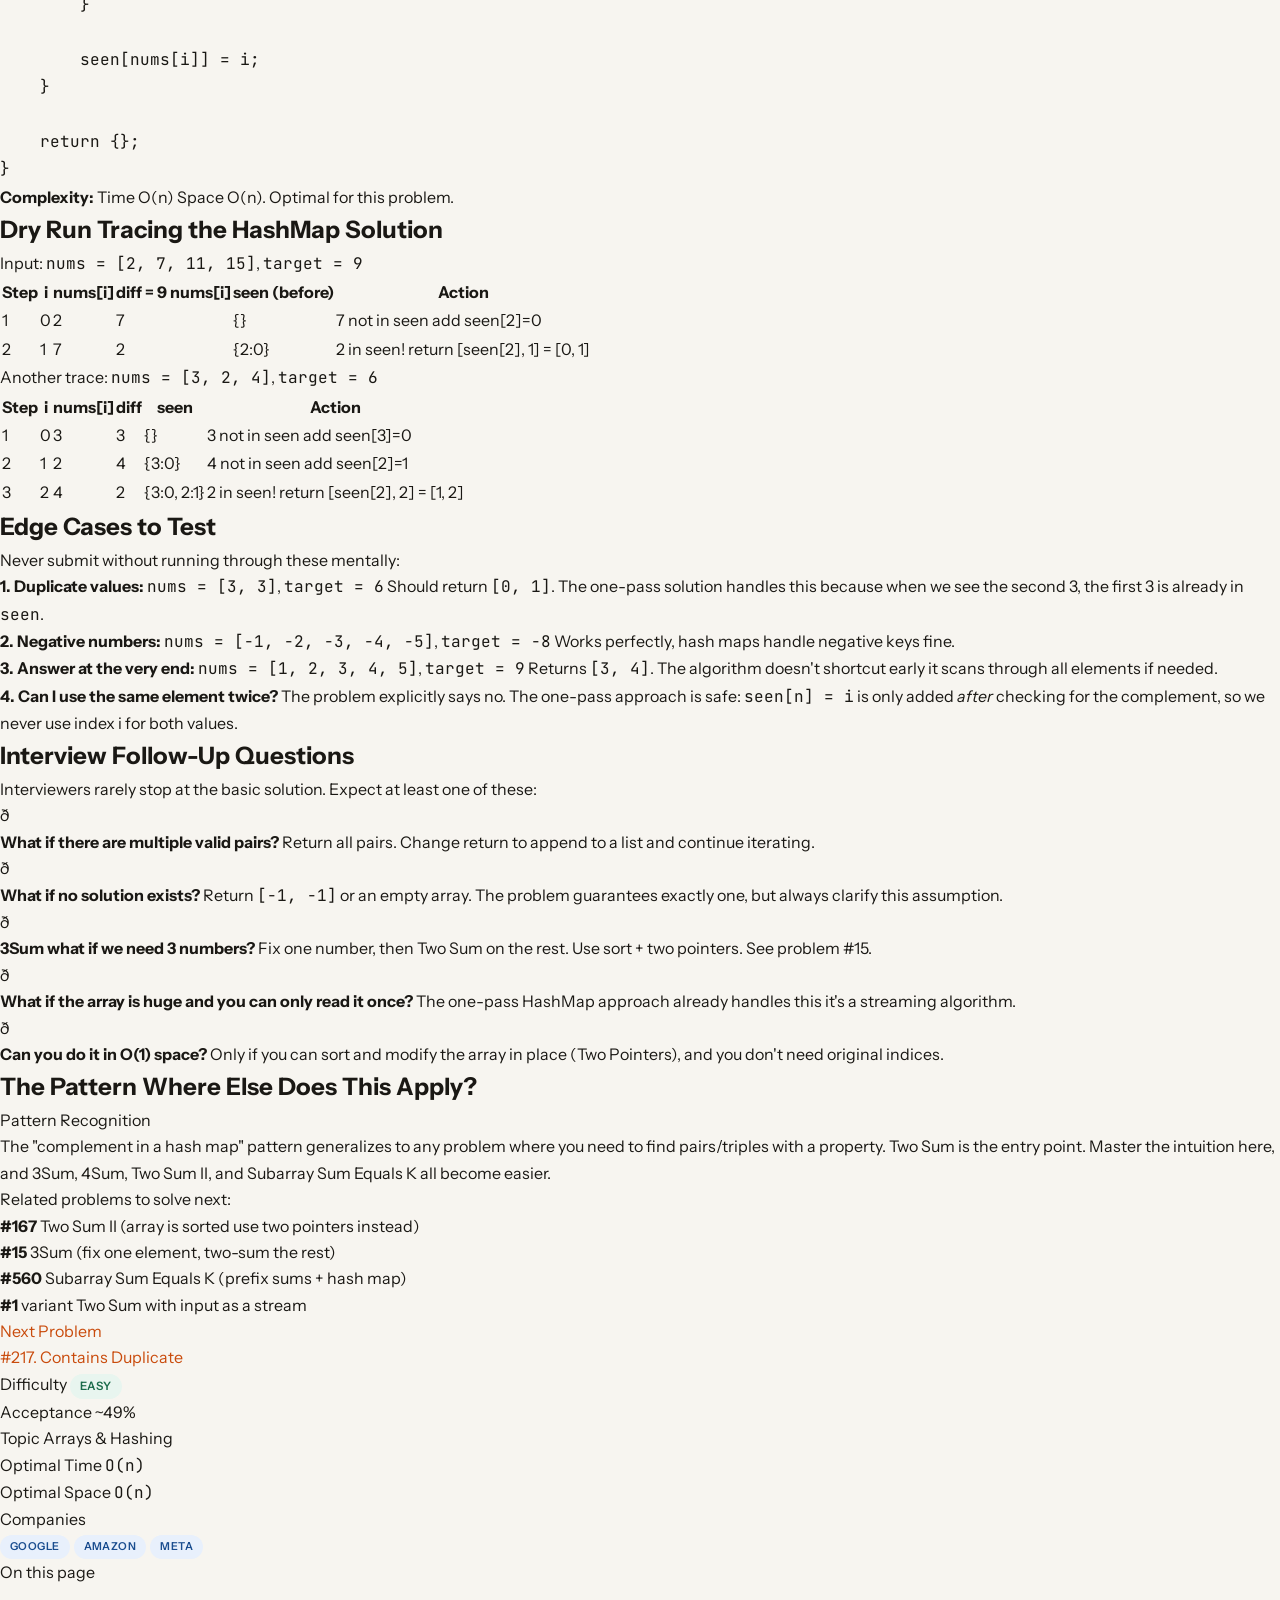
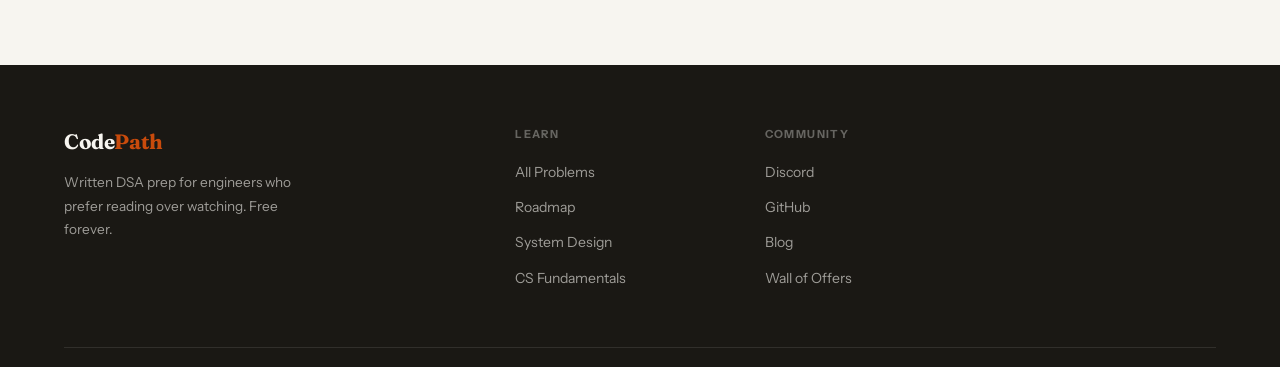
==== commit d42fb917: "Update print statement from 'Hello' to 'Goodbye'" ====
--- a/two-sum.html
+++ b/two-sum.html
@@ -4,502 +4,281 @@
   <meta charset="UTF-8">
   <meta name="viewport" content="width=device-width, initial-scale=1.0">
   <title>Two Sum — Full Editorial | CodePath</title>
-  <meta name="description" content="Deep written editorial for Two Sum. Three approaches: brute force O(n²), sorting + two pointers O(n log n), and HashMap O(n). Includes dry run, edge cases, and interview follow-up questions.">
-  <link rel="stylesheet" href="../css/style.css">
+  <meta name="description" content="Deep written editorial for Two Sum. Three approaches: brute force O(n), sorting + two pointers O(n log n), and HashMap O(n). Includes dry run, edge cases, and interview follow-up questions.">
   <!-- Reading progress bar -->
+    <!-- SHARED DESIGN SYSTEM -->
+  <link rel="preconnect" href="https://fonts.googleapis.com">
+  <link href="https://fonts.googleapis.com/css2?family=Fraunces:ital,opsz,wght@0,9..144,300;0,9..144,500;0,9..144,700;0,9..144,900;1,9..144,300;1,9..144,500&family=JetBrains+Mono:wght@400;500;600&family=Instrument+Sans:wght@400;500;600;700&display=swap" rel="stylesheet">
   <style>
-    #reading-bar {
-      position: fixed;
-      top: 0; left: 0;
-      height: 3px;
-      background: var(--accent);
-      z-index: 200;
-      width: 0%;
-      transition: width 0.1s linear;
-    }
-
-    /* ── EDITORIAL LAYOUT ── */
-    .editorial-layout {
-      max-width: 1160px;
-      margin: 0 auto;
-      padding: 48px 5% 100px;
-      display: grid;
-      grid-template-columns: 1fr 240px;
-      gap: 56px;
-      align-items: start;
-    }
-
-    /* ── ARTICLE ── */
-    .article-header {
-      margin-bottom: 36px;
-    }
-
-    .article-breadcrumb {
-      font-size: 0.78rem;
-      color: var(--muted);
-      margin-bottom: 16px;
-      display: flex;
-      align-items: center;
-      gap: 6px;
-    }
-
-    .article-breadcrumb a { color: var(--muted); text-decoration: none; }
-    .article-breadcrumb a:hover { color: var(--accent); }
-
-    .article-title {
-      font-family: var(--serif);
-      font-size: clamp(1.9rem, 4vw, 2.8rem);
-      font-weight: 900;
-      letter-spacing: -0.03em;
-      color: var(--ink);
-      line-height: 1.1;
-      margin-bottom: 16px;
-    }
-
-    .article-meta {
-      display: flex;
-      align-items: center;
-      gap: 12px;
-      flex-wrap: wrap;
-      margin-bottom: 20px;
-    }
-
-    .article-tags {
-      display: flex;
-      gap: 6px;
-      flex-wrap: wrap;
-    }
-
-    .article-stats {
-      display: flex;
-      gap: 16px;
-      font-size: 0.78rem;
-      color: var(--muted);
-      margin-top: 4px;
-    }
-
-    .article-stats span {
-      display: flex;
-      align-items: center;
-      gap: 4px;
-    }
-
-    /* Mark solved button */
-    .solve-btn {
-      display: inline-flex;
-      align-items: center;
-      gap: 8px;
-      padding: 9px 18px;
-      border-radius: var(--radius);
-      font-family: var(--sans);
-      font-size: 0.85rem;
-      font-weight: 700;
-      border: 2px solid var(--border2);
-      background: var(--surface);
-      color: var(--ink2);
-      cursor: pointer;
-      transition: all 0.15s;
-    }
-
-    .solve-btn:hover { border-color: var(--green); color: var(--green); }
-    .solve-btn.solved { border-color: var(--green); background: var(--green-bg); color: var(--green); }
-
-    /* ── CONTENT STYLES ── */
-    .article-content h2 {
-      font-family: var(--serif);
-      font-size: 1.5rem;
-      font-weight: 700;
-      letter-spacing: -0.02em;
-      color: var(--ink);
-      margin: 44px 0 14px;
-      padding-top: 44px;
-      border-top: 1px solid var(--border);
-    }
-
-    .article-content h2:first-child { border-top: none; margin-top: 0; padding-top: 0; }
-
-    .article-content h3 {
-      font-family: var(--serif);
-      font-size: 1.15rem;
-      font-weight: 700;
-      color: var(--ink);
-      margin: 28px 0 10px;
-    }
-
-    .article-content p {
-      font-size: 1rem;
-      line-height: 1.8;
-      color: var(--ink2);
-      margin-bottom: 16px;
-    }
-
-    .article-content strong { color: var(--ink); font-weight: 700; }
-
-    .article-content ul, .article-content ol {
-      padding-left: 22px;
-      margin-bottom: 16px;
-    }
-
-    .article-content li {
-      font-size: 1rem;
-      line-height: 1.75;
-      color: var(--ink2);
-      margin-bottom: 6px;
-    }
-
-    .article-content code {
-      font-family: var(--mono);
-      font-size: 0.85em;
-      background: var(--bg2);
-      border: 1px solid var(--border);
-      padding: 1px 5px;
-      border-radius: 3px;
-      color: var(--accent);
-    }
-
-    /* Insight box */
-    .insight {
-      background: var(--accent-bg);
-      border-left: 4px solid var(--accent);
-      padding: 16px 20px;
-      border-radius: 0 var(--radius) var(--radius) 0;
-      margin: 20px 0;
-    }
-
-    .insight-label {
-      font-size: 0.7rem;
-      font-weight: 800;
-      letter-spacing: 0.12em;
-      text-transform: uppercase;
-      color: var(--accent);
-      margin-bottom: 6px;
-    }
-
-    .insight p {
-      font-size: 0.92rem;
-      color: var(--ink2);
-      margin: 0;
-      line-height: 1.65;
-    }
-
-    /* Callout boxes */
-    .callout {
-      background: var(--blue-bg);
-      border: 1px solid #cfdcf5;
-      padding: 16px 20px;
-      border-radius: var(--radius);
-      margin: 20px 0;
-    }
-
-    .callout.warning {
-      background: var(--amber-bg);
-      border-color: #f0d8a0;
-    }
-
-    .callout.success {
-      background: var(--green-bg);
-      border-color: #b3ddc9;
-    }
-
-    .callout p {
-      font-size: 0.9rem;
-      margin: 0;
-      color: var(--ink2);
-    }
-
-    .callout strong { color: var(--ink); }
-
-    /* Complexity table */
-    .complexity-table {
-      width: 100%;
-      border-collapse: collapse;
-      margin: 20px 0;
-      font-size: 0.88rem;
-    }
-
-    .complexity-table th {
-      background: var(--ink);
-      color: var(--bg);
-      padding: 10px 16px;
-      text-align: left;
-      font-size: 0.72rem;
-      font-weight: 700;
-      letter-spacing: 0.08em;
-      text-transform: uppercase;
-    }
-
-    .complexity-table td {
-      padding: 11px 16px;
-      border-bottom: 1px solid var(--border);
-      color: var(--ink2);
-    }
-
-    .complexity-table tr:last-child td { border-bottom: none; }
-    .complexity-table tr:nth-child(even) td { background: var(--surface2); }
-    .complexity-table tr.best td { background: var(--green-bg); }
-    .complexity-table tr.best td:first-child { font-weight: 700; color: var(--green); }
-
-    /* Code blocks */
-    .code-block {
-      margin: 20px 0;
-      border-radius: var(--radius-lg);
-      overflow: hidden;
-      border: 1px solid var(--border);
-      position: relative;
-    }
-
-    .code-header {
-      background: var(--ink);
-      padding: 11px 16px;
-      display: flex;
-      justify-content: space-between;
-      align-items: center;
-    }
-
-    .code-lang {
-      font-size: 0.72rem;
-      font-weight: 700;
-      letter-spacing: 0.1em;
-      text-transform: uppercase;
-      color: rgba(247,245,240,0.4);
-    }
-
-    .copy-btn {
-      font-size: 0.72rem;
-      font-weight: 600;
-      background: rgba(247,245,240,0.08);
-      color: rgba(247,245,240,0.5);
-      border: 1px solid rgba(247,245,240,0.12);
-      padding: 3px 10px;
-      border-radius: 4px;
-      cursor: pointer;
-      font-family: var(--sans);
-      transition: all 0.15s;
-    }
-
-    .copy-btn:hover {
-      background: rgba(247,245,240,0.15);
-      color: var(--bg);
-    }
-
-    pre {
-      background: #1a1814;
-      margin: 0;
-      padding: 20px;
-      overflow-x: auto;
-    }
-
-    pre code {
-      font-family: var(--mono);
-      font-size: 0.85rem;
-      line-height: 1.7;
-      color: #d4d0c8;
-      background: none;
-      border: none;
-      padding: 0;
-    }
-
-    .c-kw   { color: #c792ea; }
-    .c-fn   { color: #82aaff; }
-    .c-cm   { color: #546e7a; font-style: italic; }
-    .c-str  { color: #c3e88d; }
-    .c-num  { color: #f78c6c; }
-    .c-type { color: #ffcb6b; }
-    .c-op   { color: #89ddff; }
-
-    /* Dry run table */
-    .dry-run-table {
-      width: 100%;
-      border-collapse: collapse;
-      font-size: 0.83rem;
-      margin: 20px 0;
-      font-family: var(--mono);
-    }
-
-    .dry-run-table th {
-      background: var(--bg2);
-      padding: 9px 12px;
-      text-align: left;
-      font-family: var(--sans);
-      font-size: 0.7rem;
-      font-weight: 700;
-      letter-spacing: 0.08em;
-      text-transform: uppercase;
-      color: var(--muted);
-      border-bottom: 1px solid var(--border);
-    }
-
-    .dry-run-table td {
-      padding: 9px 12px;
-      border-bottom: 1px solid var(--border);
-      color: var(--ink2);
-      vertical-align: top;
-    }
-
-    .dry-run-table tr:last-child td { border-bottom: none; }
-    .dry-run-table tr.highlight td { background: var(--green-bg); }
-
-    /* Approach tabs */
-    .approach-tabs {
-      display: flex;
-      gap: 0;
-      border-bottom: 2px solid var(--border);
-      margin-bottom: 24px;
-      margin-top: 20px;
-    }
-
-    .approach-tab {
-      padding: 10px 20px;
-      font-size: 0.85rem;
-      font-weight: 600;
-      color: var(--muted);
-      cursor: pointer;
-      border-bottom: 2px solid transparent;
-      margin-bottom: -2px;
-      transition: all 0.15s;
-      white-space: nowrap;
-    }
-
-    .approach-tab.active {
-      color: var(--accent);
-      border-bottom-color: var(--accent);
-    }
-
-    .approach-tab:hover { color: var(--ink); }
-
-    .tab-panel { display: none; }
-    .tab-panel.active { display: block; }
-
-    /* Follow-up questions */
-    .followup-list {
-      list-style: none;
-      padding: 0;
-      margin: 16px 0;
-    }
-
-    .followup-list li {
-      padding: 14px 16px;
-      border: 1px solid var(--border);
-      border-radius: var(--radius);
-      margin-bottom: 8px;
-      font-size: 0.9rem;
-      color: var(--ink2);
-      display: flex;
-      gap: 12px;
-      align-items: flex-start;
-      background: var(--surface2);
-    }
-
-    .fq-icon { font-size: 1rem; flex-shrink: 0; margin-top: 1px; }
-
-    /* ── SIDEBAR / TOC ── */
-    .article-sidebar {
-      position: sticky;
-      top: 74px;
-    }
-
-    .toc-card {
-      background: var(--surface);
-      border: 1px solid var(--border);
-      border-radius: var(--radius-lg);
-      overflow: hidden;
-      margin-bottom: 16px;
-    }
-
-    .toc-header {
-      padding: 12px 16px;
-      font-size: 0.7rem;
-      font-weight: 700;
-      letter-spacing: 0.12em;
-      text-transform: uppercase;
-      color: var(--muted);
-      border-bottom: 1px solid var(--border);
-    }
-
-    .toc-list {
-      list-style: none;
-      padding: 10px 0;
-    }
-
-    .toc-list li { }
-    .toc-list a {
-      display: block;
-      padding: 6px 16px;
-      font-size: 0.8rem;
-      color: var(--ink2);
-      text-decoration: none;
-      transition: color 0.12s, background 0.12s;
-    }
-
-    .toc-list a:hover, .toc-list a.active {
-      color: var(--accent);
-      background: var(--accent-bg);
-    }
-
-    .toc-sub a { padding-left: 28px; font-size: 0.75rem; color: var(--muted); }
-
-    .meta-card {
-      background: var(--surface);
-      border: 1px solid var(--border);
-      border-radius: var(--radius-lg);
-      padding: 16px;
-      margin-bottom: 16px;
-    }
-
-    .meta-row {
-      display: flex;
-      justify-content: space-between;
-      align-items: center;
-      padding: 8px 0;
-      border-bottom: 1px solid var(--border);
-      font-size: 0.82rem;
-    }
-
-    .meta-row:last-child { border-bottom: none; }
-    .meta-label { color: var(--muted); }
-    .meta-value { font-weight: 600; color: var(--ink); }
-
-    /* Prev/Next nav */
-    .prev-next {
-      display: grid;
-      grid-template-columns: 1fr 1fr;
-      gap: 12px;
-      margin-top: 60px;
-      padding-top: 32px;
-      border-top: 1px solid var(--border);
-    }
-
-    .nav-problem {
-      padding: 16px;
-      border: 1px solid var(--border);
-      border-radius: var(--radius);
-      text-decoration: none;
-      color: var(--ink);
-      transition: border-color 0.15s;
-    }
-
-    .nav-problem:hover { border-color: var(--accent); text-decoration: none; }
-    .nav-problem.next { text-align: right; }
-
-    .nav-dir {
-      font-size: 0.7rem;
-      font-weight: 700;
-      letter-spacing: 0.1em;
-      text-transform: uppercase;
-      color: var(--muted);
-      margin-bottom: 4px;
-    }
-
-    .nav-name {
-      font-size: 0.9rem;
-      font-weight: 600;
-      color: var(--ink);
-    }
-
-    @media (max-width: 900px) {
-      .editorial-layout { grid-template-columns: 1fr; }
-      .article-sidebar { display: none; }
-    }
+/* CodePath — Shared Design System */
+
+/* ── TOKENS ─────────────────────────────── */
+:root {
+  --bg:        #f7f5f0;
+  --bg2:       #f0ede5;
+  --surface:   #ffffff;
+  --surface2:  #faf9f6;
+  --border:    #e2ddd4;
+  --border2:   #cdc8bc;
+
+  --ink:       #1a1814;
+  --ink2:      #3d3a33;
+  --muted:     #8a8478;
+  --faint:     #b8b3a8;
+
+  --green:     #1a6b4a;
+  --green-bg:  #e8f5ef;
+  --amber:     #92610a;
+  --amber-bg:  #fef3dc;
+  --red:       #9b2020;
+  --red-bg:    #fde8e8;
+  --blue:      #1a4d8f;
+  --blue-bg:   #e8f0fc;
+
+  --accent:    #c94b0c;       /* editorial orange-red — distinctive */
+  --accent-bg: #fdf0ea;
+
+  --mono:      'JetBrains Mono', 'Courier New', monospace;
+  --serif:     'Fraunces', Georgia, serif;
+  --sans:      'Instrument Sans', system-ui, sans-serif;
+
+  --radius:    6px;
+  --radius-lg: 12px;
+  --shadow:    0 1px 3px rgba(26,24,20,0.08), 0 4px 16px rgba(26,24,20,0.06);
+  --shadow-lg: 0 4px 24px rgba(26,24,20,0.12), 0 16px 48px rgba(26,24,20,0.08);
+}
+
+/* ── RESET ──────────────────────────────── */
+*, *::before, *::after { box-sizing: border-box; margin: 0; padding: 0; }
+html { font-size: 16px; scroll-behavior: smooth; }
+
+body {
+  background: var(--bg);
+  color: var(--ink);
+  font-family: var(--sans);
+  font-size: 1rem;
+  line-height: 1.65;
+  -webkit-font-smoothing: antialiased;
+}
+
+img { max-width: 100%; display: block; }
+a { color: var(--accent); text-decoration: none; }
+a:hover { text-decoration: underline; }
+code { font-family: var(--mono); }
+
+/* ── NAV ────────────────────────────────── */
+.site-nav {
+  position: sticky;
+  top: 0;
+  z-index: 100;
+  background: rgba(247,245,240,0.92);
+  backdrop-filter: blur(12px);
+  -webkit-backdrop-filter: blur(12px);
+  border-bottom: 1px solid var(--border);
+  padding: 0 5%;
+  height: 58px;
+  display: flex;
+  align-items: center;
+  justify-content: space-between;
+}
+
+.nav-logo {
+  font-family: var(--serif);
+  font-weight: 700;
+  font-size: 1.3rem;
+  color: var(--ink);
+  letter-spacing: -0.02em;
+}
+
+.nav-logo span { color: var(--accent); }
+
+.nav-links {
+  display: flex;
+  align-items: center;
+  gap: 28px;
+  list-style: none;
+}
+
+.nav-links a {
+  color: var(--ink2);
+  font-size: 0.875rem;
+  font-weight: 500;
+  text-decoration: none;
+  transition: color 0.15s;
+}
+
+.nav-links a:hover { color: var(--ink); }
+
+.nav-links a.active { color: var(--accent); font-weight: 600; }
+
+.nav-cta {
+  background: var(--ink) !important;
+  color: var(--bg) !important;
+  padding: 7px 18px;
+  border-radius: var(--radius);
+  font-weight: 600 !important;
+  font-size: 0.85rem !important;
+  transition: background 0.15s !important;
+}
+.nav-cta:hover { background: var(--accent) !important; text-decoration: none !important; }
+
+/* ── LAYOUT ─────────────────────────────── */
+.container {
+  max-width: 1160px;
+  margin: 0 auto;
+  padding: 0 5%;
+}
+
+.container--narrow {
+  max-width: 780px;
+  margin: 0 auto;
+  padding: 0 5%;
+}
+
+/* ── TAGS / BADGES ──────────────────────── */
+.badge {
+  display: inline-flex;
+  align-items: center;
+  gap: 5px;
+  padding: 3px 10px;
+  border-radius: 99px;
+  font-size: 0.72rem;
+  font-weight: 600;
+  letter-spacing: 0.04em;
+  text-transform: uppercase;
+  white-space: nowrap;
+}
+
+.badge--easy   { background: var(--green-bg); color: var(--green); }
+.badge--medium { background: var(--amber-bg); color: var(--amber); }
+.badge--hard   { background: var(--red-bg);   color: var(--red);   }
+.badge--topic  { background: var(--blue-bg);  color: var(--blue);  }
+.badge--new    { background: var(--accent-bg); color: var(--accent); }
+
+/* ── BUTTONS ────────────────────────────── */
+.btn {
+  display: inline-flex;
+  align-items: center;
+  gap: 7px;
+  padding: 11px 22px;
+  border-radius: var(--radius);
+  font-family: var(--sans);
+  font-size: 0.9rem;
+  font-weight: 600;
+  cursor: pointer;
+  border: none;
+  text-decoration: none;
+  transition: all 0.15s;
+  white-space: nowrap;
+}
+
+.btn--primary {
+  background: var(--ink);
+  color: var(--bg);
+}
+.btn--primary:hover {
+  background: var(--accent);
+  text-decoration: none;
+  color: white;
+}
+
+.btn--outline {
+  background: transparent;
+  color: var(--ink2);
+  border: 1px solid var(--border2);
+}
+.btn--outline:hover {
+  border-color: var(--ink);
+  color: var(--ink);
+  text-decoration: none;
+}
+
+.btn--ghost {
+  background: transparent;
+  color: var(--muted);
+  padding: 8px 14px;
+}
+.btn--ghost:hover {
+  background: var(--bg2);
+  color: var(--ink);
+  text-decoration: none;
+}
+
+/* ── DIVIDER ────────────────────────────── */
+.divider {
+  border: none;
+  border-top: 1px solid var(--border);
+  margin: 40px 0;
+}
+
+/* ── FOOTER ─────────────────────────────── */
+.site-footer {
+  background: var(--ink);
+  color: rgba(247,245,240,0.6);
+  padding: 60px 5% 40px;
+  margin-top: 80px;
+}
+
+.footer-inner {
+  max-width: 1160px;
+  margin: 0 auto;
+  display: grid;
+  grid-template-columns: 2fr 1fr 1fr 1fr;
+  gap: 48px;
+  margin-bottom: 48px;
+}
+
+.footer-brand .nav-logo { color: var(--bg); }
+.footer-brand p {
+  margin-top: 12px;
+  font-size: 0.85rem;
+  line-height: 1.7;
+  max-width: 260px;
+}
+
+.footer-col h5 {
+  font-family: var(--sans);
+  font-size: 0.7rem;
+  font-weight: 700;
+  letter-spacing: 0.12em;
+  text-transform: uppercase;
+  color: rgba(247,245,240,0.35);
+  margin-bottom: 14px;
+}
+
+.footer-col ul { list-style: none; }
+.footer-col li { margin-bottom: 9px; }
+.footer-col a {
+  color: rgba(247,245,240,0.6);
+  font-size: 0.875rem;
+  text-decoration: none;
+  transition: color 0.15s;
+}
+.footer-col a:hover { color: var(--bg); }
+
+.footer-bottom {
+  max-width: 1160px;
+  margin: 0 auto;
+  padding-top: 24px;
+  border-top: 1px solid rgba(247,245,240,0.1);
+  display: flex;
+  justify-content: space-between;
+  align-items: center;
+  font-size: 0.8rem;
+}
+
+/* ── UTILITIES ──────────────────────────── */
+.text-muted   { color: var(--muted); }
+.text-accent  { color: var(--accent); }
+.text-serif   { font-family: var(--serif); }
+.text-mono    { font-family: var(--mono); }
+.sr-only { position: absolute; width: 1px; height: 1px; overflow: hidden; clip: rect(0,0,0,0); }
+
+@media (max-width: 768px) {
+  .nav-links { display: none; }
+  .footer-inner { grid-template-columns: 1fr 1fr; gap: 32px; }
+}
+
   </style>
 </head>
 <body>
@@ -512,9 +291,9 @@
     <li><a href="../index.html#roadmap">Roadmap</a></li>
     <li><a href="../index.html#topics">Topics</a></li>
     <li><a href="#" style="color:var(--muted);font-size:0.82rem;">
-      ✓ <span id="solved-counter">0</span> solved
+       <span id="solved-counter">0</span> solved
     </a></li>
-    <li><a href="#" class="nav-cta">Star on GitHub ★</a></li>
+    <li><a href="#" class="nav-cta">Star on GitHub </a></li>
   </ul>
 </nav>
 
@@ -527,9 +306,9 @@
     <div class="article-header">
       <div class="article-breadcrumb">
         <a href="../problems.html">Problems</a>
-        <span>›</span>
+        <span></span>
         <a href="../problems.html?topic=arrays">Arrays & Hashing</a>
-        <span>›</span>
+        <span></span>
         <span>Two Sum</span>
       </div>
 
@@ -544,25 +323,25 @@
       </div>
 
       <div class="article-stats">
-        <span>⏱ 5 min read</span>
-        <span>🧭 3 approaches</span>
-        <span>🏢 Google · Amazon · Meta</span>
-        <span>✓ <span id="acceptance">~49%</span> acceptance</span>
+        <span> 5 min read</span>
+        <span>ð 3 approaches</span>
+        <span>ð Google  Amazon  Meta</span>
+        <span> <span id="acceptance">~49%</span> acceptance</span>
       </div>
 
       <div style="margin-top:16px;display:flex;align-items:center;gap:12px;flex-wrap:wrap;">
         <button class="solve-btn" id="solve-btn" onclick="toggleSolved()">
-          <span id="solve-icon">○</span>
+          <span id="solve-icon"></span>
           <span id="solve-text">Mark as Solved</span>
         </button>
         <a href="https://leetcode.com/problems/two-sum/" target="_blank" rel="noopener"
            class="btn btn--outline" style="font-size:0.82rem;padding:8px 14px;">
-          Try on LeetCode ↗
+          Try on LeetCode 
         </a>
       </div>
     </div>
 
-    <!-- ─── ARTICLE CONTENT ─── -->
+    <!--  ARTICLE CONTENT  -->
     <div class="article-content" id="article-content">
 
       <!-- PROBLEM STATEMENT -->
@@ -586,24 +365,24 @@
       </div>
 
       <div class="callout warning">
-        <p><strong>Constraints:</strong> 2 ≤ nums.length ≤ 10⁴ · -10⁹ ≤ nums[i] ≤ 10⁹ · -10⁹ ≤ target ≤ 10⁹ · Exactly one valid answer exists.</p>
+        <p><strong>Constraints:</strong> 2  nums.length  10  -10  nums[i]  10  -10  target  10  Exactly one valid answer exists.</p>
       </div>
 
       <!-- INTUITION -->
-      <h2 id="intuition">Intuition — Building the Insight</h2>
+      <h2 id="intuition">Intuition  Building the Insight</h2>
 
       <p>Before jumping to code, let's build the core intuition. This is the step most people skip, and it's exactly why they struggle to solve <em>new</em> problems.</p>
 
       <p>Read the problem again: we want two numbers in the array that <strong>sum to a target</strong>. The naive question to ask: "can I just check every pair?"</p>
 
-      <p>Yes — but that's O(n²). With n up to 10,000, that's up to 100 million operations. LeetCode will pass it, but interviewers expect better.</p>
+      <p>Yes  but that's O(n). With n up to 10,000, that's up to 100 million operations. LeetCode will pass it, but interviewers expect better.</p>
 
       <div class="insight">
         <div class="insight-label">Core Insight</div>
-        <p>For every number <code>x</code> we encounter, we don't need to search the whole array for its complement — we just need to know if <code>target − x</code> has appeared <em>before</em>. A hash map tells us this in O(1).</p>
-      </div>
-
-      <p>This reframe — from "find a pair" to "check if complement exists" — is the entire algorithm. Everything else is mechanics.</p>
+        <p>For every number <code>x</code> we encounter, we don't need to search the whole array for its complement  we just need to know if <code>target  x</code> has appeared <em>before</em>. A hash map tells us this in O(1).</p>
+      </div>
+
+      <p>This reframe  from "find a pair" to "check if complement exists"  is the entire algorithm. Everything else is mechanics.</p>
 
       <!-- APPROACHES COMPARISON -->
       <h2 id="approaches">All 3 Approaches</h2>
@@ -620,7 +399,7 @@
         <tbody>
           <tr>
             <td>Brute Force (nested loops)</td>
-            <td>O(n²)</td>
+            <td>O(n)</td>
             <td>O(1)</td>
             <td>Check every pair. Simple but slow.</td>
           </tr>
@@ -631,7 +410,7 @@
             <td>Elegant but loses original indices.</td>
           </tr>
           <tr class="best">
-            <td>HashMap (One Pass) ✦ Best</td>
+            <td>HashMap (One Pass)  Best</td>
             <td>O(n)</td>
             <td>O(n)</td>
             <td>Single traversal, O(1) lookups.</td>
@@ -643,17 +422,17 @@
       <div class="approach-tabs" id="approach-tabs">
         <div class="approach-tab active" data-tab="approach1">1. Brute Force</div>
         <div class="approach-tab" data-tab="approach2">2. Sort + Two Pointers</div>
-        <div class="approach-tab" data-tab="approach3">3. HashMap ✦</div>
+        <div class="approach-tab" data-tab="approach3">3. HashMap </div>
       </div>
 
       <!-- APPROACH 1: BRUTE FORCE -->
       <div class="tab-panel active" id="approach1">
-        <h3>Approach 1 — Brute Force</h3>
+        <h3>Approach 1  Brute Force</h3>
         <p>For each element <code>nums[i]</code>, scan every element <code>nums[j]</code> where <code>j > i</code>. Check if they sum to <code>target</code>.</p>
 
         <div class="callout warning">
           <p><strong>Why it works:</strong> You check every possible pair, so you'll definitely find the one that sums to target. <br>
-          <strong>Why it's slow:</strong> n elements × n elements = O(n²) checks.</p>
+          <strong>Why it's slow:</strong> n elements  n elements = O(n) checks.</p>
         </div>
 
         <div class="code-block">
@@ -670,16 +449,16 @@
     <span class="c-kw">return</span> []  <span class="c-cm"># guaranteed to find answer per constraints</span></code></pre>
         </div>
 
-        <p><strong>Complexity:</strong> Time O(n²) · Space O(1). Passes LeetCode but will fail in interviews for large inputs.</p>
+        <p><strong>Complexity:</strong> Time O(n)  Space O(1). Passes LeetCode but will fail in interviews for large inputs.</p>
       </div>
 
       <!-- APPROACH 2: SORT + TWO POINTERS -->
       <div class="tab-panel" id="approach2">
-        <h3>Approach 2 — Sort + Two Pointers</h3>
+        <h3>Approach 2  Sort + Two Pointers</h3>
         <p>Sort the array. Then use two pointers: one at the start (<code>left</code>) and one at the end (<code>right</code>). Move them based on whether the current sum is too small or too large.</p>
 
         <div class="callout warning">
-          <p><strong>The catch:</strong> Sorting changes the original indices. Since the problem asks for indices, you need to store index-value pairs before sorting — this means O(n) extra space.</p>
+          <p><strong>The catch:</strong> Sorting changes the original indices. Since the problem asks for indices, you need to store index-value pairs before sorting  this means O(n) extra space.</p>
         </div>
 
         <div class="code-block">
@@ -706,18 +485,18 @@
     <span class="c-kw">return</span> []</code></pre>
         </div>
 
-        <p><strong>Complexity:</strong> Time O(n log n) · Space O(n). Better than brute force, but not optimal. This pattern is extremely useful for variants where you <em>don't</em> need original indices (e.g., 3Sum, 4Sum).</p>
+        <p><strong>Complexity:</strong> Time O(n log n)  Space O(n). Better than brute force, but not optimal. This pattern is extremely useful for variants where you <em>don't</em> need original indices (e.g., 3Sum, 4Sum).</p>
       </div>
 
       <!-- APPROACH 3: HASHMAP -->
       <div class="tab-panel" id="approach3">
-        <h3>Approach 3 — HashMap (One Pass) — Optimal</h3>
+        <h3>Approach 3  HashMap (One Pass)  Optimal</h3>
 
         <p>Iterate through the array once. For each element <code>nums[i]</code>, calculate <code>diff = target - nums[i]</code>. If <code>diff</code> is already in our hash map, we found the pair. Otherwise, add <code>nums[i]</code> to the map and continue.</p>
 
         <div class="insight">
           <div class="insight-label">Why this works</div>
-          <p>We process elements left to right. When we're at index <code>i</code>, every element with index <code>j &lt; i</code> is already in the map. So when we look up <code>diff</code>, we're guaranteed it came before <code>i</code> — no duplicate index possible.</p>
+          <p>We process elements left to right. When we're at index <code>i</code>, every element with index <code>j &lt; i</code> is already in the map. So when we look up <code>diff</code>, we're guaranteed it came before <code>i</code>  no duplicate index possible.</p>
         </div>
 
         <div class="code-block">
@@ -726,7 +505,7 @@
             <button class="copy-btn">Copy</button>
           </div>
           <pre><code><span class="c-kw">def</span> <span class="c-fn">twoSum</span>(nums, target):
-    seen = {}  <span class="c-cm"># value → index</span>
+    seen = {}  <span class="c-cm"># value  index</span>
 
     <span class="c-kw">for</span> i, n <span class="c-kw">in</span> <span class="c-fn">enumerate</span>(nums):
         diff = target <span class="c-op">-</span> n
@@ -783,11 +562,11 @@
 }</code></pre>
         </div>
 
-        <p><strong>Complexity:</strong> Time O(n) · Space O(n). Optimal for this problem.</p>
+        <p><strong>Complexity:</strong> Time O(n)  Space O(n). Optimal for this problem.</p>
       </div>
 
       <!-- DRY RUN -->
-      <h2 id="dry-run">Dry Run — Tracing the HashMap Solution</h2>
+      <h2 id="dry-run">Dry Run  Tracing the HashMap Solution</h2>
 
       <p>Input: <code>nums = [2, 7, 11, 15]</code>, <code>target = 9</code></p>
 
@@ -797,7 +576,7 @@
             <th>Step</th>
             <th>i</th>
             <th>nums[i]</th>
-            <th>diff = 9 − nums[i]</th>
+            <th>diff = 9  nums[i]</th>
             <th>seen (before)</th>
             <th>Action</th>
           </tr>
@@ -809,7 +588,7 @@
             <td>2</td>
             <td>7</td>
             <td>{}</td>
-            <td>7 not in seen → add seen[2]=0</td>
+            <td>7 not in seen  add seen[2]=0</td>
           </tr>
           <tr class="highlight">
             <td>2</td>
@@ -817,7 +596,7 @@
             <td>7</td>
             <td>2</td>
             <td>{2:0}</td>
-            <td>2 in seen! → return [seen[2], 1] = [0, 1] ✓</td>
+            <td>2 in seen!  return [seen[2], 1] = [0, 1] </td>
           </tr>
         </tbody>
       </table>
@@ -842,7 +621,7 @@
             <td>3</td>
             <td>3</td>
             <td>{}</td>
-            <td>3 not in seen → add seen[3]=0</td>
+            <td>3 not in seen  add seen[3]=0</td>
           </tr>
           <tr>
             <td>2</td>
@@ -850,7 +629,7 @@
             <td>2</td>
             <td>4</td>
             <td>{3:0}</td>
-            <td>4 not in seen → add seen[2]=1</td>
+            <td>4 not in seen  add seen[2]=1</td>
           </tr>
           <tr class="highlight">
             <td>3</td>
@@ -858,7 +637,7 @@
             <td>4</td>
             <td>2</td>
             <td>{3:0, 2:1}</td>
-            <td>2 in seen! → return [seen[2], 2] = [1, 2] ✓</td>
+            <td>2 in seen!  return [seen[2], 2] = [1, 2] </td>
           </tr>
         </tbody>
       </table>
@@ -869,15 +648,15 @@
       <p>Never submit without running through these mentally:</p>
 
       <div class="callout">
-        <p><strong>1. Duplicate values:</strong> <code>nums = [3, 3]</code>, <code>target = 6</code> → Should return <code>[0, 1]</code>. The one-pass solution handles this because when we see the second 3, the first 3 is already in <code>seen</code>.</p>
+        <p><strong>1. Duplicate values:</strong> <code>nums = [3, 3]</code>, <code>target = 6</code>  Should return <code>[0, 1]</code>. The one-pass solution handles this because when we see the second 3, the first 3 is already in <code>seen</code>.</p>
       </div>
 
       <div class="callout">
-        <p><strong>2. Negative numbers:</strong> <code>nums = [-1, -2, -3, -4, -5]</code>, <code>target = -8</code> → Works perfectly, hash maps handle negative keys fine.</p>
+        <p><strong>2. Negative numbers:</strong> <code>nums = [-1, -2, -3, -4, -5]</code>, <code>target = -8</code>  Works perfectly, hash maps handle negative keys fine.</p>
       </div>
 
       <div class="callout">
-        <p><strong>3. Answer at the very end:</strong> <code>nums = [1, 2, 3, 4, 5]</code>, <code>target = 9</code> → Returns <code>[3, 4]</code>. The algorithm doesn't shortcut early — it scans through all elements if needed.</p>
+        <p><strong>3. Answer at the very end:</strong> <code>nums = [1, 2, 3, 4, 5]</code>, <code>target = 9</code>  Returns <code>[3, 4]</code>. The algorithm doesn't shortcut early  it scans through all elements if needed.</p>
       </div>
 
       <div class="callout warning">
@@ -891,29 +670,29 @@
 
       <ul class="followup-list">
         <li>
-          <span class="fq-icon">🔁</span>
+          <span class="fq-icon">ð</span>
           <div><strong>What if there are multiple valid pairs?</strong> Return all pairs. Change return to append to a list and continue iterating.</div>
         </li>
         <li>
-          <span class="fq-icon">🔢</span>
+          <span class="fq-icon">ð</span>
           <div><strong>What if no solution exists?</strong> Return <code>[-1, -1]</code> or an empty array. The problem guarantees exactly one, but always clarify this assumption.</div>
         </li>
         <li>
-          <span class="fq-icon">📊</span>
-          <div><strong>3Sum — what if we need 3 numbers?</strong> Fix one number, then Two Sum on the rest. Use sort + two pointers. See problem #15.</div>
+          <span class="fq-icon">ð</span>
+          <div><strong>3Sum  what if we need 3 numbers?</strong> Fix one number, then Two Sum on the rest. Use sort + two pointers. See problem #15.</div>
         </li>
         <li>
-          <span class="fq-icon">💾</span>
-          <div><strong>What if the array is huge and you can only read it once?</strong> The one-pass HashMap approach already handles this — it's a streaming algorithm.</div>
+          <span class="fq-icon">ð</span>
+          <div><strong>What if the array is huge and you can only read it once?</strong> The one-pass HashMap approach already handles this  it's a streaming algorithm.</div>
         </li>
         <li>
-          <span class="fq-icon">📉</span>
+          <span class="fq-icon">ð</span>
           <div><strong>Can you do it in O(1) space?</strong> Only if you can sort and modify the array in place (Two Pointers), and you don't need original indices.</div>
         </li>
       </ul>
 
       <!-- PATTERN NOTE -->
-      <h2 id="pattern">The Pattern — Where Else Does This Apply?</h2>
+      <h2 id="pattern">The Pattern  Where Else Does This Apply?</h2>
 
       <div class="insight">
         <div class="insight-label">Pattern Recognition</div>
@@ -922,17 +701,17 @@
 
       <p>Related problems to solve next:</p>
       <ul>
-        <li><strong>#167</strong> — Two Sum II (array is sorted — use two pointers instead)</li>
-        <li><strong>#15</strong> — 3Sum (fix one element, two-sum the rest)</li>
-        <li><strong>#560</strong> — Subarray Sum Equals K (prefix sums + hash map)</li>
-        <li><strong>#1</strong> variant — Two Sum with input as a stream</li>
+        <li><strong>#167</strong>  Two Sum II (array is sorted  use two pointers instead)</li>
+        <li><strong>#15</strong>  3Sum (fix one element, two-sum the rest)</li>
+        <li><strong>#560</strong>  Subarray Sum Equals K (prefix sums + hash map)</li>
+        <li><strong>#1</strong> variant  Two Sum with input as a stream</li>
       </ul>
 
       <!-- PREV / NEXT NAV -->
       <div class="prev-next">
         <div></div>
         <a href="contains-duplicate.html" class="nav-problem next">
-          <div class="nav-dir">Next Problem →</div>
+          <div class="nav-dir">Next Problem </div>
           <div class="nav-name">#217. Contains Duplicate</div>
         </a>
       </div>
@@ -1011,14 +790,14 @@
     </div>
   </div>
   <div class="footer-bottom">
-    <span>© 2026 CodePath · Free forever</span>
-    <span>⭐ Star on GitHub</span>
+    <span> 2026 CodePath  Free forever</span>
+    <span> Star on GitHub</span>
   </div>
 </footer>
 
 <script src="../js/app.js"></script>
 <script>
-  // ── APPROACH TABS ─────────────────────────
+  //  APPROACH TABS 
   document.querySelectorAll('.approach-tab').forEach(tab => {
     tab.addEventListener('click', () => {
       document.querySelectorAll('.approach-tab').forEach(t => t.classList.remove('active'));
@@ -1028,7 +807,7 @@
     });
   });
 
-  // ── SOLVE BUTTON ──────────────────────────
+  //  SOLVE BUTTON 
   const SLUG = 'two-sum';
 
   function updateSolveBtn() {
@@ -1038,11 +817,11 @@
     const text = document.getElementById('solve-text');
     if (status === 'solved') {
       btn.classList.add('solved');
-      icon.textContent = '✓';
+      icon.textContent = '';
       text.textContent = 'Solved!';
     } else {
       btn.classList.remove('solved');
-      icon.textContent = '○';
+      icon.textContent = '';
       text.textContent = 'Mark as Solved';
     }
     document.getElementById('solved-counter').textContent = Progress.solvedCount();
@@ -1056,7 +835,7 @@
     Streak.bump();
   }
 
-  // ── BUILD TOC ─────────────────────────────
+  //  BUILD TOC 
   buildTOC('#article-content', '#toc-container');
   updateSolveBtn();
 </script>
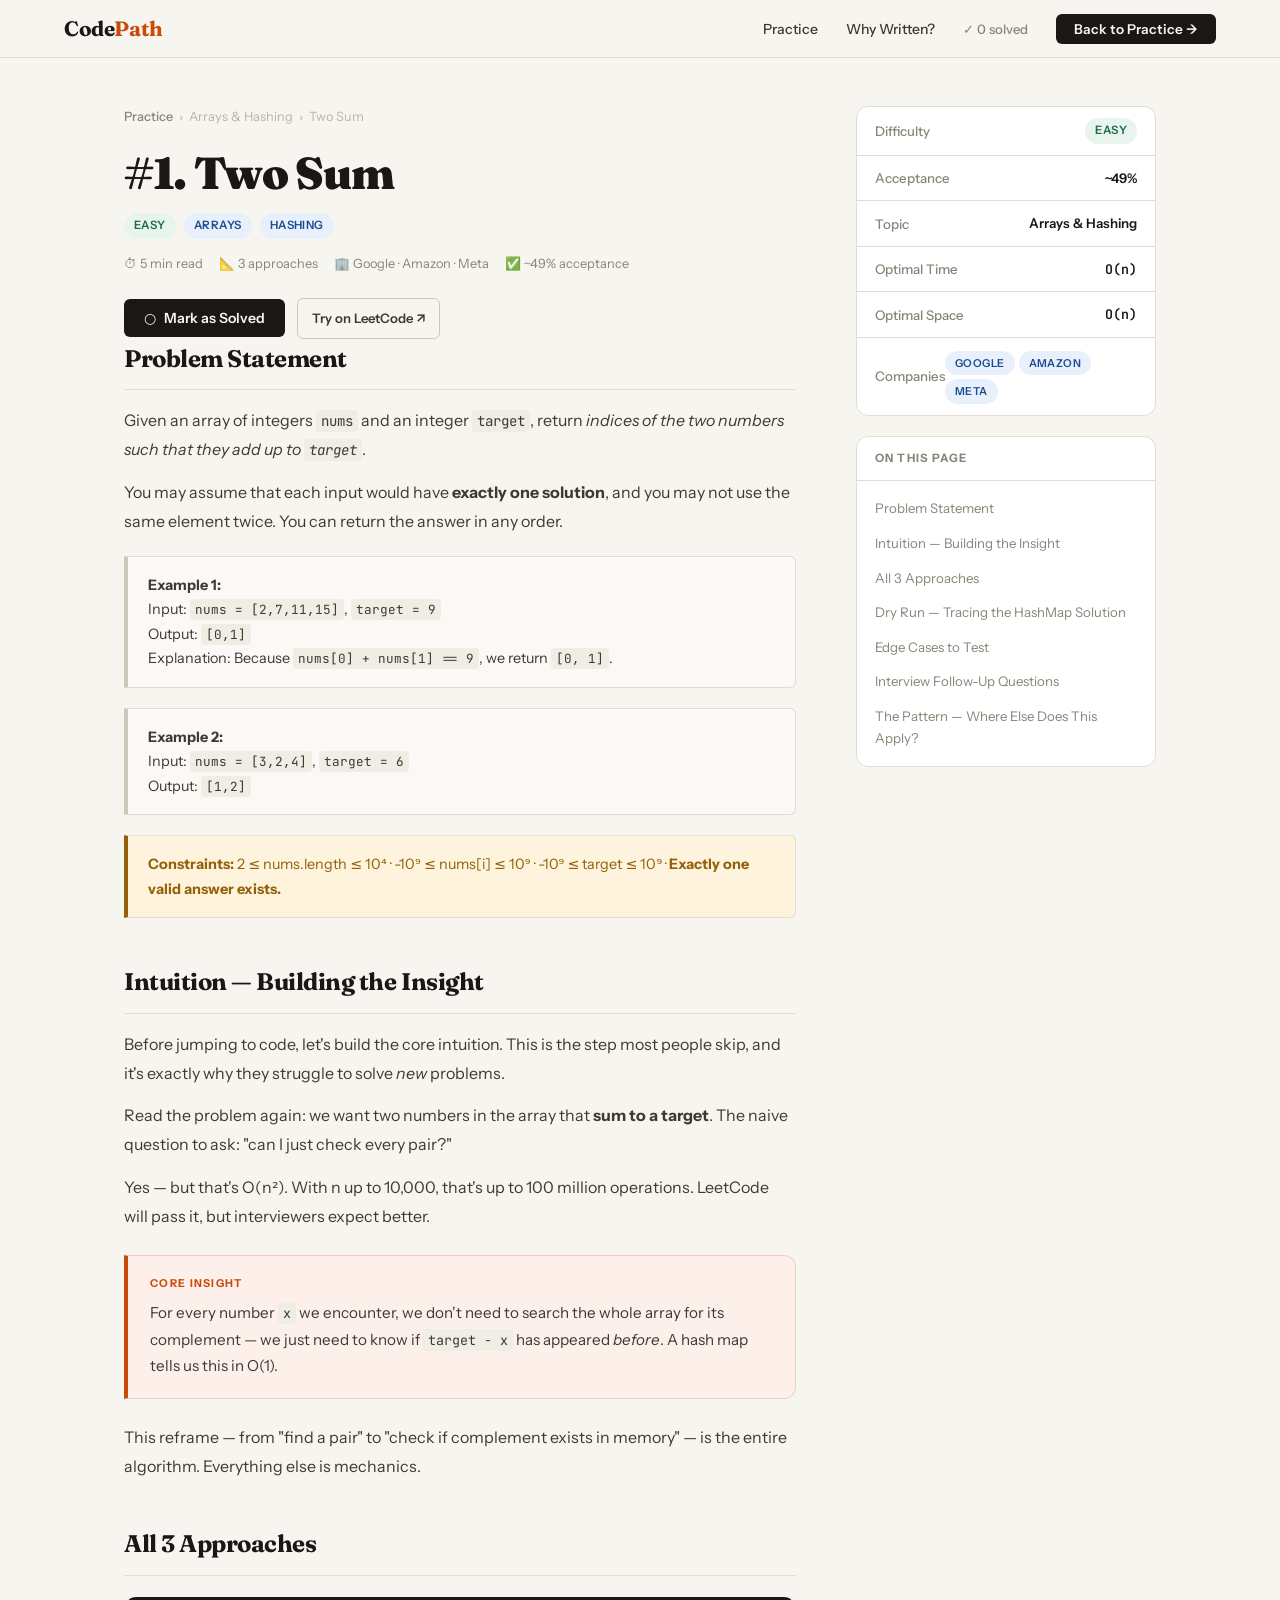
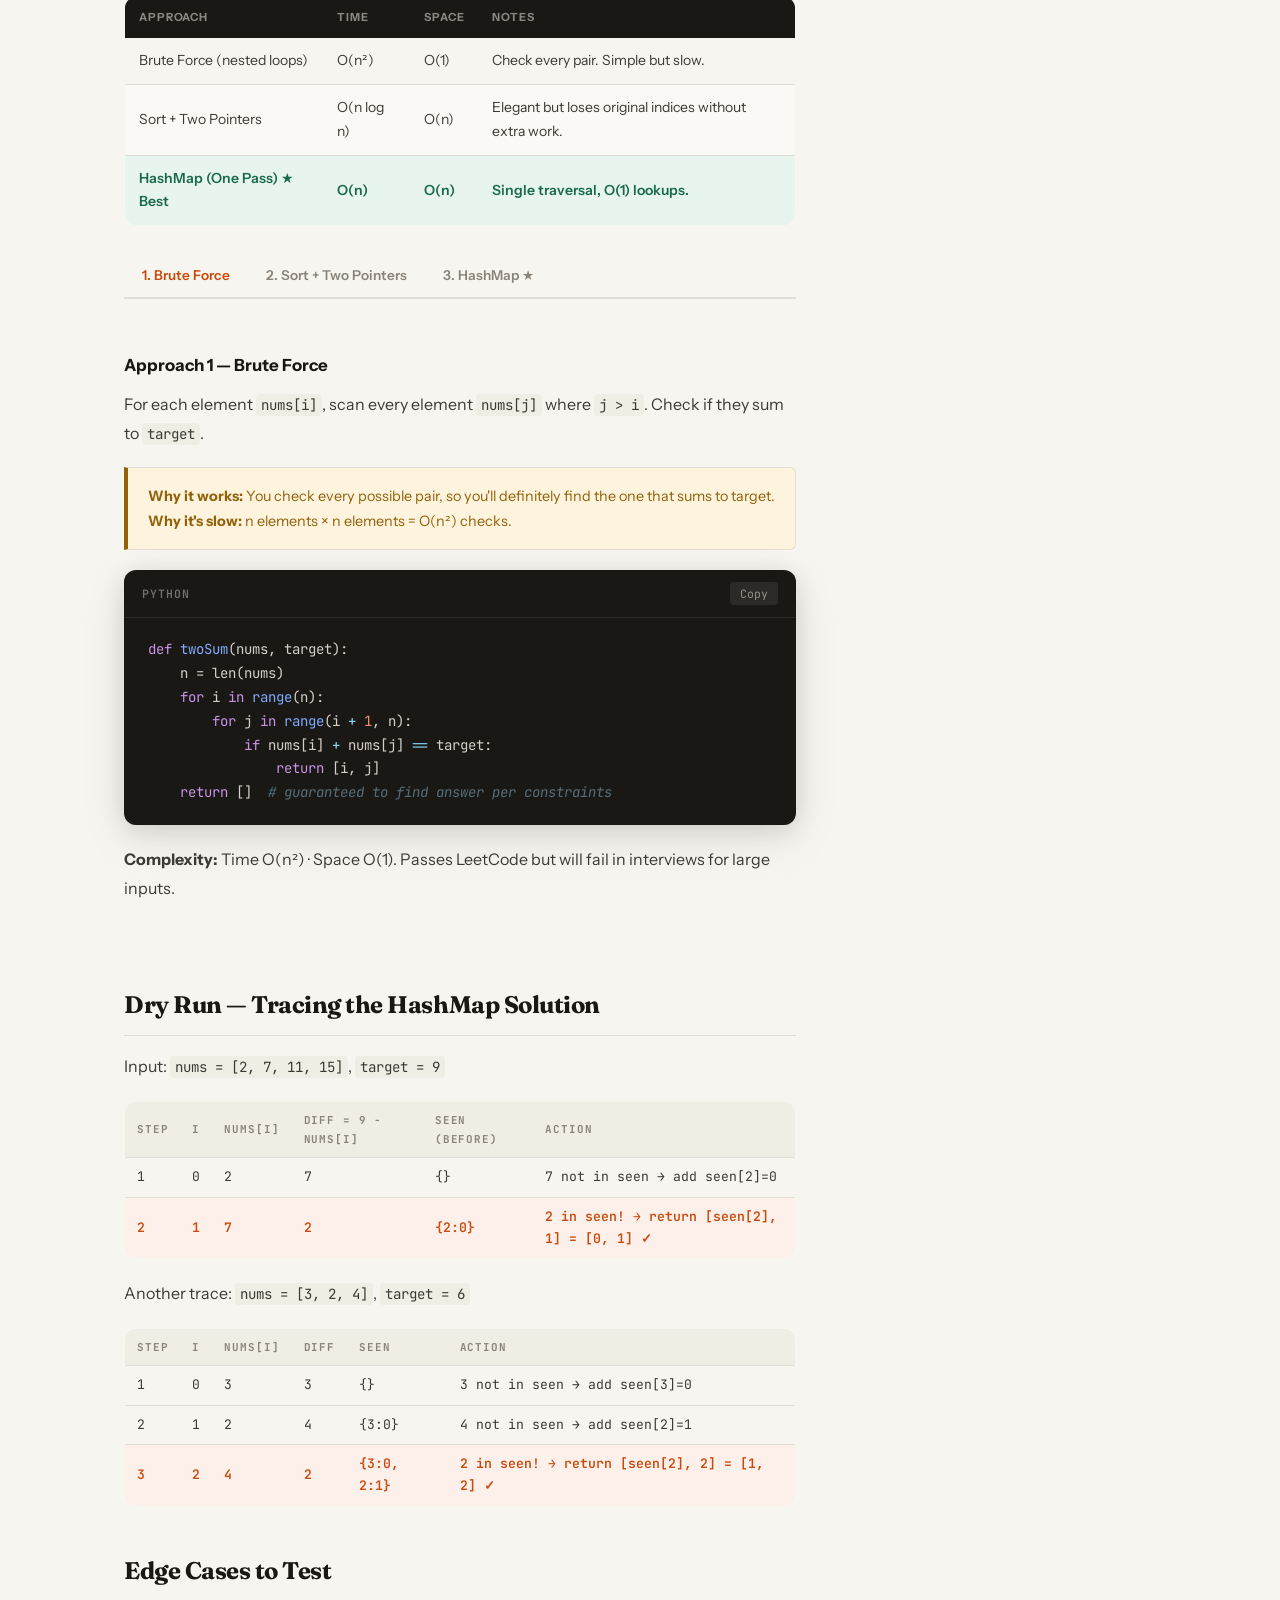
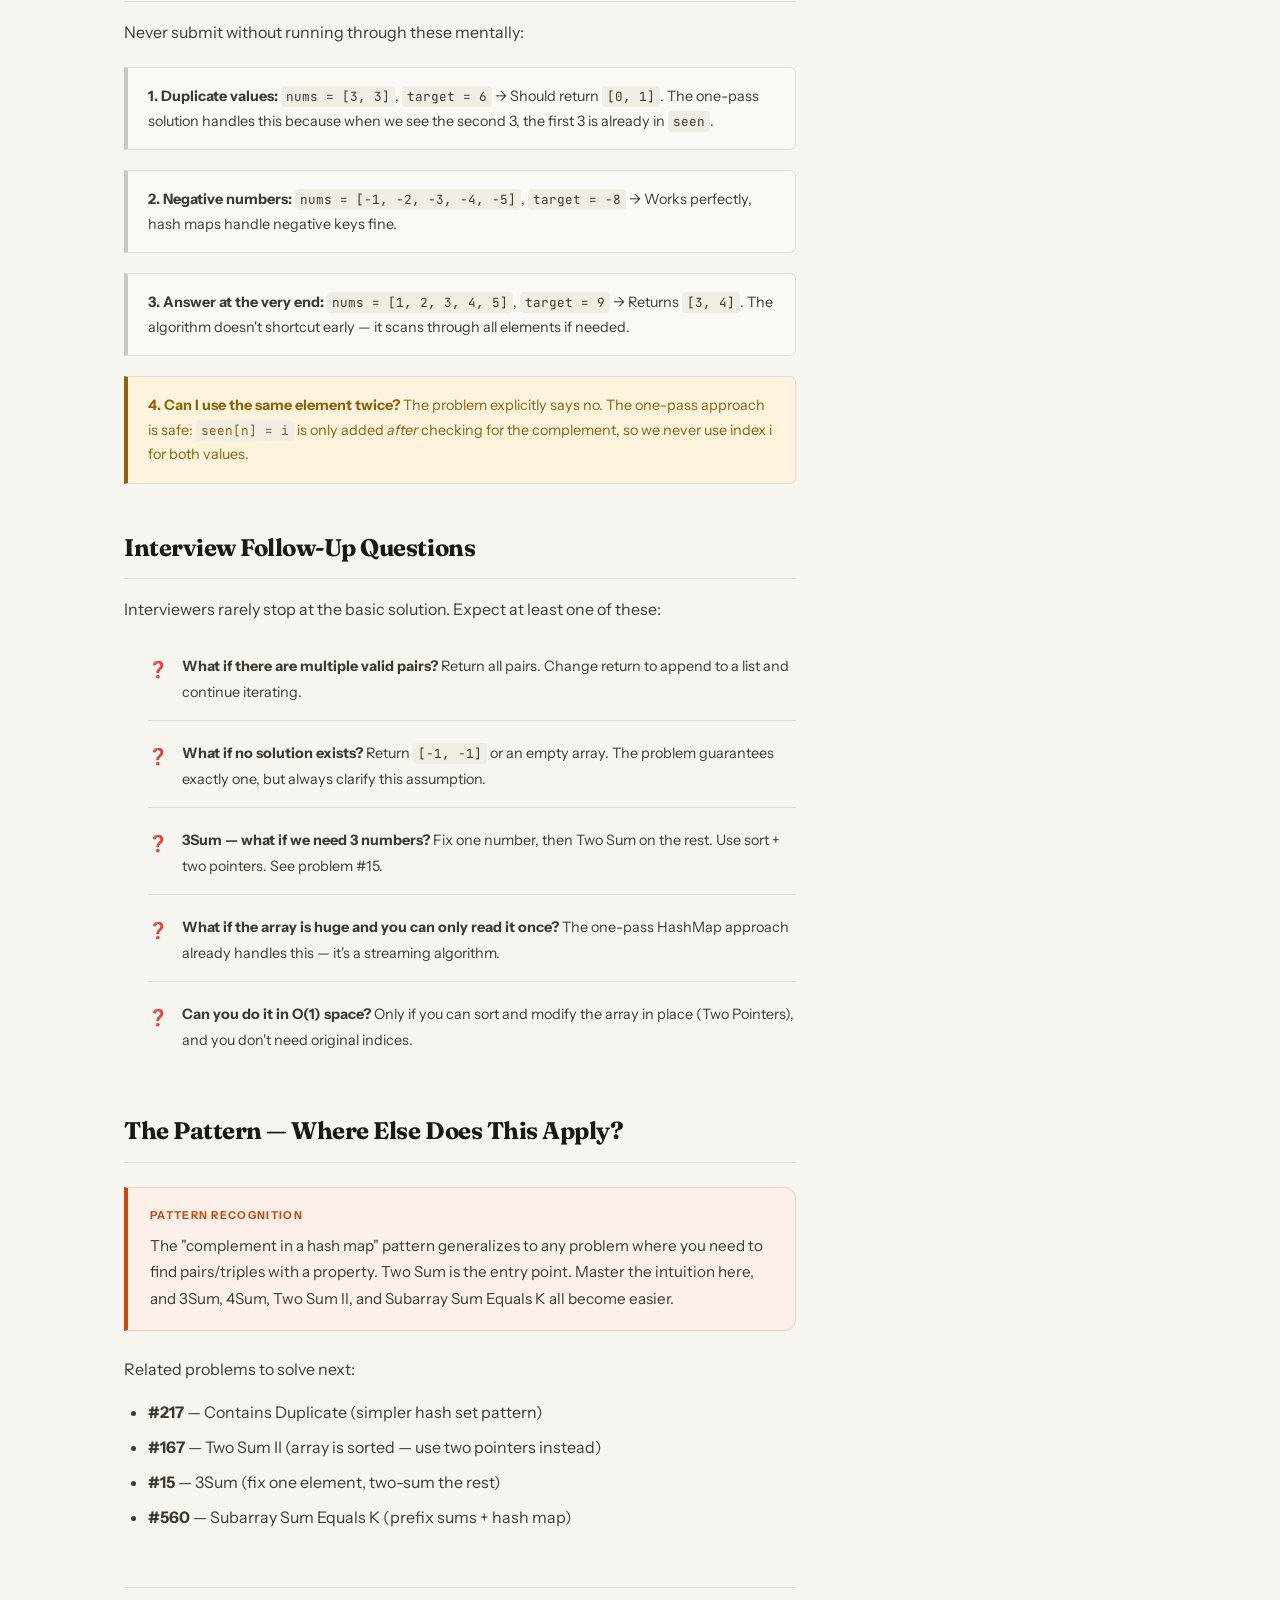
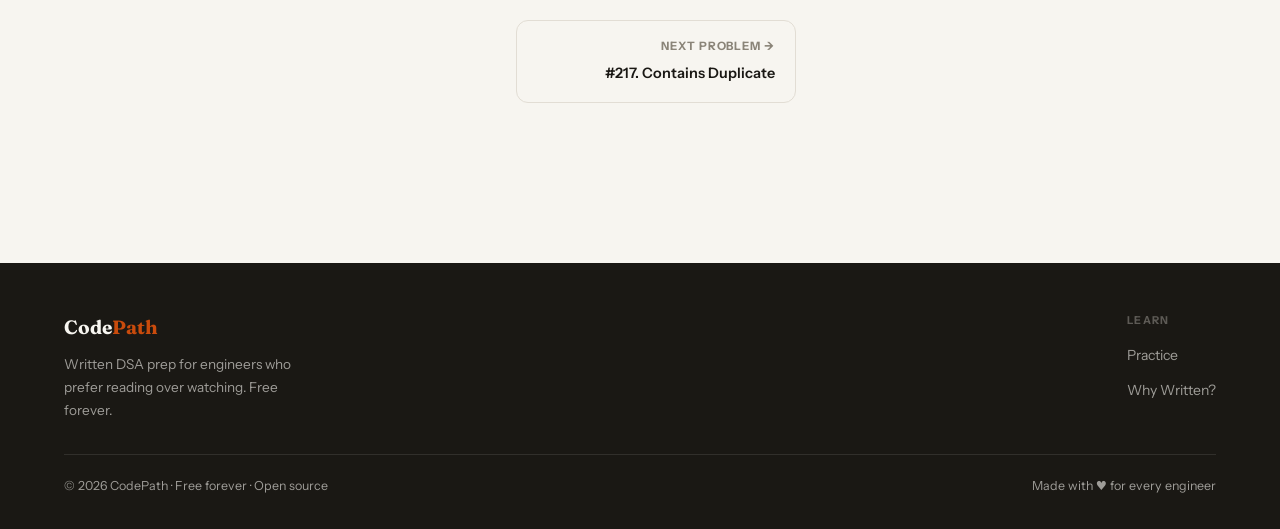
==== commit eec76580: "fix: modernize two-sum.html to use shared editorial.css and fix layout/js bugs" ====
--- a/two-sum.html
+++ b/two-sum.html
@@ -4,339 +4,60 @@
   <meta charset="UTF-8">
   <meta name="viewport" content="width=device-width, initial-scale=1.0">
   <title>Two Sum — Full Editorial | CodePath</title>
-  <meta name="description" content="Deep written editorial for Two Sum. Three approaches: brute force O(n), sorting + two pointers O(n log n), and HashMap O(n). Includes dry run, edge cases, and interview follow-up questions.">
-  <!-- Reading progress bar -->
-    <!-- SHARED DESIGN SYSTEM -->
+  <meta name="description" content="Deep written editorial for Two Sum (#1). Three approaches: brute force O(n²), sort + two pointers O(n log n), and HashMap O(n). Includes dry run, edge cases, and interview follow-up questions.">
   <link rel="preconnect" href="https://fonts.googleapis.com">
-  <link href="https://fonts.googleapis.com/css2?family=Fraunces:ital,opsz,wght@0,9..144,300;0,9..144,500;0,9..144,700;0,9..144,900;1,9..144,300;1,9..144,500&family=JetBrains+Mono:wght@400;500;600&family=Instrument+Sans:wght@400;500;600;700&display=swap" rel="stylesheet">
-  <style>
-/* CodePath — Shared Design System */
-
-/* ── TOKENS ─────────────────────────────── */
-:root {
-  --bg:        #f7f5f0;
-  --bg2:       #f0ede5;
-  --surface:   #ffffff;
-  --surface2:  #faf9f6;
-  --border:    #e2ddd4;
-  --border2:   #cdc8bc;
-
-  --ink:       #1a1814;
-  --ink2:      #3d3a33;
-  --muted:     #8a8478;
-  --faint:     #b8b3a8;
-
-  --green:     #1a6b4a;
-  --green-bg:  #e8f5ef;
-  --amber:     #92610a;
-  --amber-bg:  #fef3dc;
-  --red:       #9b2020;
-  --red-bg:    #fde8e8;
-  --blue:      #1a4d8f;
-  --blue-bg:   #e8f0fc;
-
-  --accent:    #c94b0c;       /* editorial orange-red — distinctive */
-  --accent-bg: #fdf0ea;
-
-  --mono:      'JetBrains Mono', 'Courier New', monospace;
-  --serif:     'Fraunces', Georgia, serif;
-  --sans:      'Instrument Sans', system-ui, sans-serif;
-
-  --radius:    6px;
-  --radius-lg: 12px;
-  --shadow:    0 1px 3px rgba(26,24,20,0.08), 0 4px 16px rgba(26,24,20,0.06);
-  --shadow-lg: 0 4px 24px rgba(26,24,20,0.12), 0 16px 48px rgba(26,24,20,0.08);
-}
-
-/* ── RESET ──────────────────────────────── */
-*, *::before, *::after { box-sizing: border-box; margin: 0; padding: 0; }
-html { font-size: 16px; scroll-behavior: smooth; }
-
-body {
-  background: var(--bg);
-  color: var(--ink);
-  font-family: var(--sans);
-  font-size: 1rem;
-  line-height: 1.65;
-  -webkit-font-smoothing: antialiased;
-}
-
-img { max-width: 100%; display: block; }
-a { color: var(--accent); text-decoration: none; }
-a:hover { text-decoration: underline; }
-code { font-family: var(--mono); }
-
-/* ── NAV ────────────────────────────────── */
-.site-nav {
-  position: sticky;
-  top: 0;
-  z-index: 100;
-  background: rgba(247,245,240,0.92);
-  backdrop-filter: blur(12px);
-  -webkit-backdrop-filter: blur(12px);
-  border-bottom: 1px solid var(--border);
-  padding: 0 5%;
-  height: 58px;
-  display: flex;
-  align-items: center;
-  justify-content: space-between;
-}
-
-.nav-logo {
-  font-family: var(--serif);
-  font-weight: 700;
-  font-size: 1.3rem;
-  color: var(--ink);
-  letter-spacing: -0.02em;
-}
-
-.nav-logo span { color: var(--accent); }
-
-.nav-links {
-  display: flex;
-  align-items: center;
-  gap: 28px;
-  list-style: none;
-}
-
-.nav-links a {
-  color: var(--ink2);
-  font-size: 0.875rem;
-  font-weight: 500;
-  text-decoration: none;
-  transition: color 0.15s;
-}
-
-.nav-links a:hover { color: var(--ink); }
-
-.nav-links a.active { color: var(--accent); font-weight: 600; }
-
-.nav-cta {
-  background: var(--ink) !important;
-  color: var(--bg) !important;
-  padding: 7px 18px;
-  border-radius: var(--radius);
-  font-weight: 600 !important;
-  font-size: 0.85rem !important;
-  transition: background 0.15s !important;
-}
-.nav-cta:hover { background: var(--accent) !important; text-decoration: none !important; }
-
-/* ── LAYOUT ─────────────────────────────── */
-.container {
-  max-width: 1160px;
-  margin: 0 auto;
-  padding: 0 5%;
-}
-
-.container--narrow {
-  max-width: 780px;
-  margin: 0 auto;
-  padding: 0 5%;
-}
-
-/* ── TAGS / BADGES ──────────────────────── */
-.badge {
-  display: inline-flex;
-  align-items: center;
-  gap: 5px;
-  padding: 3px 10px;
-  border-radius: 99px;
-  font-size: 0.72rem;
-  font-weight: 600;
-  letter-spacing: 0.04em;
-  text-transform: uppercase;
-  white-space: nowrap;
-}
-
-.badge--easy   { background: var(--green-bg); color: var(--green); }
-.badge--medium { background: var(--amber-bg); color: var(--amber); }
-.badge--hard   { background: var(--red-bg);   color: var(--red);   }
-.badge--topic  { background: var(--blue-bg);  color: var(--blue);  }
-.badge--new    { background: var(--accent-bg); color: var(--accent); }
-
-/* ── BUTTONS ────────────────────────────── */
-.btn {
-  display: inline-flex;
-  align-items: center;
-  gap: 7px;
-  padding: 11px 22px;
-  border-radius: var(--radius);
-  font-family: var(--sans);
-  font-size: 0.9rem;
-  font-weight: 600;
-  cursor: pointer;
-  border: none;
-  text-decoration: none;
-  transition: all 0.15s;
-  white-space: nowrap;
-}
-
-.btn--primary {
-  background: var(--ink);
-  color: var(--bg);
-}
-.btn--primary:hover {
-  background: var(--accent);
-  text-decoration: none;
-  color: white;
-}
-
-.btn--outline {
-  background: transparent;
-  color: var(--ink2);
-  border: 1px solid var(--border2);
-}
-.btn--outline:hover {
-  border-color: var(--ink);
-  color: var(--ink);
-  text-decoration: none;
-}
-
-.btn--ghost {
-  background: transparent;
-  color: var(--muted);
-  padding: 8px 14px;
-}
-.btn--ghost:hover {
-  background: var(--bg2);
-  color: var(--ink);
-  text-decoration: none;
-}
-
-/* ── DIVIDER ────────────────────────────── */
-.divider {
-  border: none;
-  border-top: 1px solid var(--border);
-  margin: 40px 0;
-}
-
-/* ── FOOTER ─────────────────────────────── */
-.site-footer {
-  background: var(--ink);
-  color: rgba(247,245,240,0.6);
-  padding: 60px 5% 40px;
-  margin-top: 80px;
-}
-
-.footer-inner {
-  max-width: 1160px;
-  margin: 0 auto;
-  display: grid;
-  grid-template-columns: 2fr 1fr 1fr 1fr;
-  gap: 48px;
-  margin-bottom: 48px;
-}
-
-.footer-brand .nav-logo { color: var(--bg); }
-.footer-brand p {
-  margin-top: 12px;
-  font-size: 0.85rem;
-  line-height: 1.7;
-  max-width: 260px;
-}
-
-.footer-col h5 {
-  font-family: var(--sans);
-  font-size: 0.7rem;
-  font-weight: 700;
-  letter-spacing: 0.12em;
-  text-transform: uppercase;
-  color: rgba(247,245,240,0.35);
-  margin-bottom: 14px;
-}
-
-.footer-col ul { list-style: none; }
-.footer-col li { margin-bottom: 9px; }
-.footer-col a {
-  color: rgba(247,245,240,0.6);
-  font-size: 0.875rem;
-  text-decoration: none;
-  transition: color 0.15s;
-}
-.footer-col a:hover { color: var(--bg); }
-
-.footer-bottom {
-  max-width: 1160px;
-  margin: 0 auto;
-  padding-top: 24px;
-  border-top: 1px solid rgba(247,245,240,0.1);
-  display: flex;
-  justify-content: space-between;
-  align-items: center;
-  font-size: 0.8rem;
-}
-
-/* ── UTILITIES ──────────────────────────── */
-.text-muted   { color: var(--muted); }
-.text-accent  { color: var(--accent); }
-.text-serif   { font-family: var(--serif); }
-.text-mono    { font-family: var(--mono); }
-.sr-only { position: absolute; width: 1px; height: 1px; overflow: hidden; clip: rect(0,0,0,0); }
-
-@media (max-width: 768px) {
-  .nav-links { display: none; }
-  .footer-inner { grid-template-columns: 1fr 1fr; gap: 32px; }
-}
-
-  </style>
+  <link href="https://fonts.googleapis.com/css2?family=Fraunces:ital,opsz,wght@0,9..144,700;0,9..144,900&family=JetBrains+Mono:wght@400;500&family=Instrument+Sans:wght@400;500;600;700&display=swap" rel="stylesheet">
+  <link rel="stylesheet" href="editorial.css">
 </head>
 <body>
 <div id="reading-bar"></div>
 
 <nav class="site-nav">
-  <a class="nav-logo" href="../index.html">Code<span>Path</span></a>
+  <a class="nav-logo" href="index.html">Code<span>Path</span></a>
   <ul class="nav-links">
-    <li><a href="../problems.html" class="active">Problems</a></li>
-    <li><a href="../index.html#roadmap">Roadmap</a></li>
-    <li><a href="../index.html#topics">Topics</a></li>
-    <li><a href="#" style="color:var(--muted);font-size:0.82rem;">
-       <span id="solved-counter">0</span> solved
-    </a></li>
-    <li><a href="#" class="nav-cta">Star on GitHub </a></li>
+    <li><a href="index.html#practice">Practice</a></li>
+    <li><a href="index.html#why">Why Written?</a></li>
+    <li><a href="#" style="color:var(--muted);font-size:0.82rem;">✓ <span id="solved-counter">0</span> solved</a></li>
+    <li><a href="index.html#practice" class="nav-cta">Back to Practice →</a></li>
   </ul>
 </nav>
 
-<!-- EDITORIAL LAYOUT -->
 <div class="editorial-layout">
 
   <!-- MAIN ARTICLE -->
   <article>
-
     <div class="article-header">
       <div class="article-breadcrumb">
-        <a href="../problems.html">Problems</a>
-        <span></span>
-        <a href="../problems.html?topic=arrays">Arrays & Hashing</a>
-        <span></span>
+        <a href="index.html#practice">Practice</a>
+        <span>›</span>
+        <span>Arrays &amp; Hashing</span>
+        <span>›</span>
         <span>Two Sum</span>
       </div>
 
       <h1 class="article-title">#1. Two Sum</h1>
 
       <div class="article-meta">
-        <div class="article-tags">
-          <span class="badge badge--easy">Easy</span>
-          <span class="badge badge--topic">Arrays</span>
-          <span class="badge badge--topic">Hashing</span>
-        </div>
+        <span class="badge badge--easy">Easy</span>
+        <span class="badge badge--topic">Arrays</span>
+        <span class="badge badge--topic">Hashing</span>
       </div>
 
       <div class="article-stats">
-        <span> 5 min read</span>
-        <span>ð 3 approaches</span>
-        <span>ð Google  Amazon  Meta</span>
-        <span> <span id="acceptance">~49%</span> acceptance</span>
-      </div>
-
-      <div style="margin-top:16px;display:flex;align-items:center;gap:12px;flex-wrap:wrap;">
+        <span>⏱ 5 min read</span>
+        <span>📐 3 approaches</span>
+        <span>🏢 Google · Amazon · Meta</span>
+        <span>✅ ~49% acceptance</span>
+      </div>
+
+      <div style="display:flex;align-items:center;gap:12px;flex-wrap:wrap;">
         <button class="solve-btn" id="solve-btn" onclick="toggleSolved()">
-          <span id="solve-icon"></span>
+          <span id="solve-icon">○</span>
           <span id="solve-text">Mark as Solved</span>
         </button>
         <a href="https://leetcode.com/problems/two-sum/" target="_blank" rel="noopener"
            class="btn btn--outline" style="font-size:0.82rem;padding:8px 14px;">
-          Try on LeetCode 
+          Try on LeetCode ↗
         </a>
       </div>
     </div>
@@ -355,7 +76,7 @@
         <p><strong>Example 1:</strong><br>
         Input: <code>nums = [2,7,11,15]</code>, <code>target = 9</code><br>
         Output: <code>[0,1]</code><br>
-        Because <code>nums[0] + nums[1] == 9</code>.</p>
+        Explanation: Because <code>nums[0] + nums[1] == 9</code>, we return <code>[0, 1]</code>.</p>
       </div>
 
       <div class="callout">
@@ -365,24 +86,24 @@
       </div>
 
       <div class="callout warning">
-        <p><strong>Constraints:</strong> 2  nums.length  10  -10  nums[i]  10  -10  target  10  Exactly one valid answer exists.</p>
+        <p><strong>Constraints:</strong> 2 ≤ nums.length ≤ 10⁴ · -10⁹ ≤ nums[i] ≤ 10⁹ · -10⁹ ≤ target ≤ 10⁹ · <strong>Exactly one valid answer exists.</strong></p>
       </div>
 
       <!-- INTUITION -->
-      <h2 id="intuition">Intuition  Building the Insight</h2>
+      <h2 id="intuition">Intuition — Building the Insight</h2>
 
       <p>Before jumping to code, let's build the core intuition. This is the step most people skip, and it's exactly why they struggle to solve <em>new</em> problems.</p>
 
       <p>Read the problem again: we want two numbers in the array that <strong>sum to a target</strong>. The naive question to ask: "can I just check every pair?"</p>
 
-      <p>Yes  but that's O(n). With n up to 10,000, that's up to 100 million operations. LeetCode will pass it, but interviewers expect better.</p>
+      <p>Yes — but that's O(n²). With n up to 10,000, that's up to 100 million operations. LeetCode will pass it, but interviewers expect better.</p>
 
       <div class="insight">
         <div class="insight-label">Core Insight</div>
-        <p>For every number <code>x</code> we encounter, we don't need to search the whole array for its complement  we just need to know if <code>target  x</code> has appeared <em>before</em>. A hash map tells us this in O(1).</p>
-      </div>
-
-      <p>This reframe  from "find a pair" to "check if complement exists"  is the entire algorithm. Everything else is mechanics.</p>
+        <p>For every number <code>x</code> we encounter, we don't need to search the whole array for its complement — we just need to know if <code>target - x</code> has appeared <em>before</em>. A hash map tells us this in O(1).</p>
+      </div>
+
+      <p>This reframe — from "find a pair" to "check if complement exists in memory" — is the entire algorithm. Everything else is mechanics.</p>
 
       <!-- APPROACHES COMPARISON -->
       <h2 id="approaches">All 3 Approaches</h2>
@@ -399,7 +120,7 @@
         <tbody>
           <tr>
             <td>Brute Force (nested loops)</td>
-            <td>O(n)</td>
+            <td>O(n²)</td>
             <td>O(1)</td>
             <td>Check every pair. Simple but slow.</td>
           </tr>
@@ -407,10 +128,10 @@
             <td>Sort + Two Pointers</td>
             <td>O(n log n)</td>
             <td>O(n)</td>
-            <td>Elegant but loses original indices.</td>
+            <td>Elegant but loses original indices without extra work.</td>
           </tr>
           <tr class="best">
-            <td>HashMap (One Pass)  Best</td>
+            <td>HashMap (One Pass) ★ Best</td>
             <td>O(n)</td>
             <td>O(n)</td>
             <td>Single traversal, O(1) lookups.</td>
@@ -422,17 +143,17 @@
       <div class="approach-tabs" id="approach-tabs">
         <div class="approach-tab active" data-tab="approach1">1. Brute Force</div>
         <div class="approach-tab" data-tab="approach2">2. Sort + Two Pointers</div>
-        <div class="approach-tab" data-tab="approach3">3. HashMap </div>
+        <div class="approach-tab" data-tab="approach3">3. HashMap ★</div>
       </div>
 
       <!-- APPROACH 1: BRUTE FORCE -->
       <div class="tab-panel active" id="approach1">
-        <h3>Approach 1  Brute Force</h3>
-        <p>For each element <code>nums[i]</code>, scan every element <code>nums[j]</code> where <code>j > i</code>. Check if they sum to <code>target</code>.</p>
+        <h3>Approach 1 — Brute Force</h3>
+        <p>For each element <code>nums[i]</code>, scan every element <code>nums[j]</code> where <code>j &gt; i</code>. Check if they sum to <code>target</code>.</p>
 
         <div class="callout warning">
           <p><strong>Why it works:</strong> You check every possible pair, so you'll definitely find the one that sums to target. <br>
-          <strong>Why it's slow:</strong> n elements  n elements = O(n) checks.</p>
+          <strong>Why it's slow:</strong> n elements × n elements = O(n²) checks.</p>
         </div>
 
         <div class="code-block">
@@ -449,16 +170,16 @@
     <span class="c-kw">return</span> []  <span class="c-cm"># guaranteed to find answer per constraints</span></code></pre>
         </div>
 
-        <p><strong>Complexity:</strong> Time O(n)  Space O(1). Passes LeetCode but will fail in interviews for large inputs.</p>
+        <p><strong>Complexity:</strong> Time O(n²) · Space O(1). Passes LeetCode but will fail in interviews for large inputs.</p>
       </div>
 
       <!-- APPROACH 2: SORT + TWO POINTERS -->
       <div class="tab-panel" id="approach2">
-        <h3>Approach 2  Sort + Two Pointers</h3>
+        <h3>Approach 2 — Sort + Two Pointers</h3>
         <p>Sort the array. Then use two pointers: one at the start (<code>left</code>) and one at the end (<code>right</code>). Move them based on whether the current sum is too small or too large.</p>
 
         <div class="callout warning">
-          <p><strong>The catch:</strong> Sorting changes the original indices. Since the problem asks for indices, you need to store index-value pairs before sorting  this means O(n) extra space.</p>
+          <p><strong>The catch:</strong> Sorting changes the original indices. Since the problem asks for indices, you need to store index-value pairs before sorting — this means O(n) extra space.</p>
         </div>
 
         <div class="code-block">
@@ -472,12 +193,12 @@
 
     left, right = <span class="c-num">0</span>, len(indexed) <span class="c-op">-</span> <span class="c-num">1</span>
 
-    <span class="c-kw">while</span> left <span class="c-op"><</span> right:
+    <span class="c-kw">while</span> left <span class="c-op">&lt;</span> right:
         current_sum = indexed[left][<span class="c-num">1</span>] <span class="c-op">+</span> indexed[right][<span class="c-num">1</span>]
 
         <span class="c-kw">if</span> current_sum <span class="c-op">==</span> target:
             <span class="c-kw">return</span> [indexed[left][<span class="c-num">0</span>], indexed[right][<span class="c-num">0</span>]]
-        <span class="c-kw">elif</span> current_sum <span class="c-op"><</span> target:
+        <span class="c-kw">elif</span> current_sum <span class="c-op">&lt;</span> target:
             left <span class="c-op">+=</span> <span class="c-num">1</span>   <span class="c-cm"># need bigger sum</span>
         <span class="c-kw">else</span>:
             right <span class="c-op">-=</span> <span class="c-num">1</span>  <span class="c-cm"># need smaller sum</span>
@@ -485,18 +206,18 @@
     <span class="c-kw">return</span> []</code></pre>
         </div>
 
-        <p><strong>Complexity:</strong> Time O(n log n)  Space O(n). Better than brute force, but not optimal. This pattern is extremely useful for variants where you <em>don't</em> need original indices (e.g., 3Sum, 4Sum).</p>
+        <p><strong>Complexity:</strong> Time O(n log n) · Space O(n). Better than brute force, but not optimal. This pattern is extremely useful for variants where you <em>don't</em> need original indices (e.g., 3Sum, 4Sum).</p>
       </div>
 
       <!-- APPROACH 3: HASHMAP -->
       <div class="tab-panel" id="approach3">
-        <h3>Approach 3  HashMap (One Pass)  Optimal</h3>
-
-        <p>Iterate through the array once. For each element <code>nums[i]</code>, calculate <code>diff = target - nums[i]</code>. If <code>diff</code> is already in our hash map, we found the pair. Otherwise, add <code>nums[i]</code> to the map and continue.</p>
+        <h3>Approach 3 — HashMap (One Pass) ★ Optimal</h3>
+
+        <p>Iterate through the array once. For each element <code>nums[i]</code>, calculate <code>diff = target - nums[i]</code>. If <code>diff</code> is already in our hash map, we found the pair. Otherwise, add <code>nums[i]</code> to the map (mapping value to index) and continue.</p>
 
         <div class="insight">
           <div class="insight-label">Why this works</div>
-          <p>We process elements left to right. When we're at index <code>i</code>, every element with index <code>j &lt; i</code> is already in the map. So when we look up <code>diff</code>, we're guaranteed it came before <code>i</code>  no duplicate index possible.</p>
+          <p>We process elements left to right. When we're at index <code>i</code>, every element with index <code>j &lt; i</code> is already in the map. So when we look up <code>diff</code>, we're guaranteed it came before <code>i</code> — no duplicate index possible.</p>
         </div>
 
         <div class="code-block">
@@ -505,7 +226,7 @@
             <button class="copy-btn">Copy</button>
           </div>
           <pre><code><span class="c-kw">def</span> <span class="c-fn">twoSum</span>(nums, target):
-    seen = {}  <span class="c-cm"># value  index</span>
+    seen = {}  <span class="c-cm"># value : index</span>
 
     <span class="c-kw">for</span> i, n <span class="c-kw">in</span> <span class="c-fn">enumerate</span>(nums):
         diff = target <span class="c-op">-</span> n
@@ -562,11 +283,11 @@
 }</code></pre>
         </div>
 
-        <p><strong>Complexity:</strong> Time O(n)  Space O(n). Optimal for this problem.</p>
+        <p><strong>Complexity:</strong> Time O(n) · Space O(n). Optimal for this problem.</p>
       </div>
 
       <!-- DRY RUN -->
-      <h2 id="dry-run">Dry Run  Tracing the HashMap Solution</h2>
+      <h2 id="dry-run">Dry Run — Tracing the HashMap Solution</h2>
 
       <p>Input: <code>nums = [2, 7, 11, 15]</code>, <code>target = 9</code></p>
 
@@ -576,7 +297,7 @@
             <th>Step</th>
             <th>i</th>
             <th>nums[i]</th>
-            <th>diff = 9  nums[i]</th>
+            <th>diff = 9 - nums[i]</th>
             <th>seen (before)</th>
             <th>Action</th>
           </tr>
@@ -588,7 +309,7 @@
             <td>2</td>
             <td>7</td>
             <td>{}</td>
-            <td>7 not in seen  add seen[2]=0</td>
+            <td>7 not in seen → add seen[2]=0</td>
           </tr>
           <tr class="highlight">
             <td>2</td>
@@ -596,7 +317,7 @@
             <td>7</td>
             <td>2</td>
             <td>{2:0}</td>
-            <td>2 in seen!  return [seen[2], 1] = [0, 1] </td>
+            <td>2 in seen! → return [seen[2], 1] = [0, 1] ✓</td>
           </tr>
         </tbody>
       </table>
@@ -621,7 +342,7 @@
             <td>3</td>
             <td>3</td>
             <td>{}</td>
-            <td>3 not in seen  add seen[3]=0</td>
+            <td>3 not in seen → add seen[3]=0</td>
           </tr>
           <tr>
             <td>2</td>
@@ -629,7 +350,7 @@
             <td>2</td>
             <td>4</td>
             <td>{3:0}</td>
-            <td>4 not in seen  add seen[2]=1</td>
+            <td>4 not in seen → add seen[2]=1</td>
           </tr>
           <tr class="highlight">
             <td>3</td>
@@ -637,7 +358,7 @@
             <td>4</td>
             <td>2</td>
             <td>{3:0, 2:1}</td>
-            <td>2 in seen!  return [seen[2], 2] = [1, 2] </td>
+            <td>2 in seen! → return [seen[2], 2] = [1, 2] ✓</td>
           </tr>
         </tbody>
       </table>
@@ -648,15 +369,15 @@
       <p>Never submit without running through these mentally:</p>
 
       <div class="callout">
-        <p><strong>1. Duplicate values:</strong> <code>nums = [3, 3]</code>, <code>target = 6</code>  Should return <code>[0, 1]</code>. The one-pass solution handles this because when we see the second 3, the first 3 is already in <code>seen</code>.</p>
+        <p><strong>1. Duplicate values:</strong> <code>nums = [3, 3]</code>, <code>target = 6</code> → Should return <code>[0, 1]</code>. The one-pass solution handles this because when we see the second 3, the first 3 is already in <code>seen</code>.</p>
       </div>
 
       <div class="callout">
-        <p><strong>2. Negative numbers:</strong> <code>nums = [-1, -2, -3, -4, -5]</code>, <code>target = -8</code>  Works perfectly, hash maps handle negative keys fine.</p>
+        <p><strong>2. Negative numbers:</strong> <code>nums = [-1, -2, -3, -4, -5]</code>, <code>target = -8</code> → Works perfectly, hash maps handle negative keys fine.</p>
       </div>
 
       <div class="callout">
-        <p><strong>3. Answer at the very end:</strong> <code>nums = [1, 2, 3, 4, 5]</code>, <code>target = 9</code>  Returns <code>[3, 4]</code>. The algorithm doesn't shortcut early  it scans through all elements if needed.</p>
+        <p><strong>3. Answer at the very end:</strong> <code>nums = [1, 2, 3, 4, 5]</code>, <code>target = 9</code> → Returns <code>[3, 4]</code>. The algorithm doesn't shortcut early — it scans through all elements if needed.</p>
       </div>
 
       <div class="callout warning">
@@ -670,29 +391,29 @@
 
       <ul class="followup-list">
         <li>
-          <span class="fq-icon">ð</span>
+          <span class="fq-icon">❓</span>
           <div><strong>What if there are multiple valid pairs?</strong> Return all pairs. Change return to append to a list and continue iterating.</div>
         </li>
         <li>
-          <span class="fq-icon">ð</span>
+          <span class="fq-icon">❓</span>
           <div><strong>What if no solution exists?</strong> Return <code>[-1, -1]</code> or an empty array. The problem guarantees exactly one, but always clarify this assumption.</div>
         </li>
         <li>
-          <span class="fq-icon">ð</span>
-          <div><strong>3Sum  what if we need 3 numbers?</strong> Fix one number, then Two Sum on the rest. Use sort + two pointers. See problem #15.</div>
+          <span class="fq-icon">❓</span>
+          <div><strong>3Sum — what if we need 3 numbers?</strong> Fix one number, then Two Sum on the rest. Use sort + two pointers. See problem #15.</div>
         </li>
         <li>
-          <span class="fq-icon">ð</span>
-          <div><strong>What if the array is huge and you can only read it once?</strong> The one-pass HashMap approach already handles this  it's a streaming algorithm.</div>
+          <span class="fq-icon">❓</span>
+          <div><strong>What if the array is huge and you can only read it once?</strong> The one-pass HashMap approach already handles this — it's a streaming algorithm.</div>
         </li>
         <li>
-          <span class="fq-icon">ð</span>
+          <span class="fq-icon">❓</span>
           <div><strong>Can you do it in O(1) space?</strong> Only if you can sort and modify the array in place (Two Pointers), and you don't need original indices.</div>
         </li>
       </ul>
 
       <!-- PATTERN NOTE -->
-      <h2 id="pattern">The Pattern  Where Else Does This Apply?</h2>
+      <h2 id="pattern">The Pattern — Where Else Does This Apply?</h2>
 
       <div class="insight">
         <div class="insight-label">Pattern Recognition</div>
@@ -701,17 +422,17 @@
 
       <p>Related problems to solve next:</p>
       <ul>
-        <li><strong>#167</strong>  Two Sum II (array is sorted  use two pointers instead)</li>
-        <li><strong>#15</strong>  3Sum (fix one element, two-sum the rest)</li>
-        <li><strong>#560</strong>  Subarray Sum Equals K (prefix sums + hash map)</li>
-        <li><strong>#1</strong> variant  Two Sum with input as a stream</li>
+        <li><strong>#217</strong> — Contains Duplicate (simpler hash set pattern)</li>
+        <li><strong>#167</strong> — Two Sum II (array is sorted — use two pointers instead)</li>
+        <li><strong>#15</strong> — 3Sum (fix one element, two-sum the rest)</li>
+        <li><strong>#560</strong> — Subarray Sum Equals K (prefix sums + hash map)</li>
       </ul>
 
       <!-- PREV / NEXT NAV -->
       <div class="prev-next">
         <div></div>
         <a href="contains-duplicate.html" class="nav-problem next">
-          <div class="nav-dir">Next Problem </div>
+          <div class="nav-dir">Next Problem →</div>
           <div class="nav-name">#217. Contains Duplicate</div>
         </a>
       </div>
@@ -734,7 +455,7 @@
       </div>
       <div class="meta-row">
         <span class="meta-label">Topic</span>
-        <span class="meta-value">Arrays & Hashing</span>
+        <span class="meta-value">Arrays &amp; Hashing</span>
       </div>
       <div class="meta-row">
         <span class="meta-label">Optimal Time</span>
@@ -767,77 +488,115 @@
 <footer class="site-footer">
   <div class="footer-inner">
     <div class="footer-brand">
-      <div class="nav-logo">Code<span style="color:var(--accent)">Path</span></div>
+      <div class="footer-logo">Code<span>Path</span></div>
       <p>Written DSA prep for engineers who prefer reading over watching. Free forever.</p>
     </div>
     <div class="footer-col">
       <h5>Learn</h5>
       <ul>
-        <li><a href="../problems.html">All Problems</a></li>
-        <li><a href="../index.html#roadmap">Roadmap</a></li>
-        <li><a href="#">System Design</a></li>
-        <li><a href="#">CS Fundamentals</a></li>
-      </ul>
-    </div>
-    <div class="footer-col">
-      <h5>Community</h5>
-      <ul>
-        <li><a href="#">Discord</a></li>
-        <li><a href="#">GitHub</a></li>
-        <li><a href="#">Blog</a></li>
-        <li><a href="#">Wall of Offers</a></li>
+        <li><a href="index.html#practice">Practice</a></li>
+        <li><a href="index.html#why">Why Written?</a></li>
       </ul>
     </div>
   </div>
   <div class="footer-bottom">
-    <span> 2026 CodePath  Free forever</span>
-    <span> Star on GitHub</span>
+    <span>© 2026 CodePath · Free forever · Open source</span>
+    <span>Made with ♥ for every engineer</span>
   </div>
 </footer>
 
-<script src="../js/app.js"></script>
 <script>
-  //  APPROACH TABS 
-  document.querySelectorAll('.approach-tab').forEach(tab => {
-    tab.addEventListener('click', () => {
-      document.querySelectorAll('.approach-tab').forEach(t => t.classList.remove('active'));
-      document.querySelectorAll('.tab-panel').forEach(p => p.classList.remove('active'));
-      tab.classList.add('active');
-      document.getElementById(tab.dataset.tab).classList.add('active');
+'use strict';
+const SLUG = 'two-sum';
+
+// ── PROGRESS ──────────────────────────────
+const Progress = (() => {
+  const KEY = 'cp_progress';
+  function load() { try { return JSON.parse(localStorage.getItem(KEY)) || {}; } catch { return {}; } }
+  function save(d) { try { localStorage.setItem(KEY, JSON.stringify(d)); } catch {} }
+  function markSolved(s) { const d = load(); d[s] = { status:'solved', ts:Date.now() }; save(d); }
+  function clear(s) { const d = load(); delete d[s]; save(d); }
+  function getStatus(s) { return (load()[s] || {}).status || null; }
+  function solvedCount() { return Object.values(load()).filter(v => v.status === 'solved').length; }
+  return { markSolved, clear, getStatus, solvedCount };
+})();
+
+// ── SOLVE BUTTON ──────────────────────────
+function toggleSolved() {
+  const btn = document.getElementById('solve-btn');
+  const icon = document.getElementById('solve-icon');
+  const text = document.getElementById('solve-text');
+  if (Progress.getStatus(SLUG) === 'solved') {
+    Progress.clear(SLUG);
+    btn.classList.remove('solved');
+    icon.textContent = '○'; text.textContent = 'Mark as Solved';
+  } else {
+    Progress.markSolved(SLUG);
+    btn.classList.add('solved');
+    icon.textContent = '✓'; text.textContent = 'Solved!';
+  }
+  const sc = document.getElementById('solved-counter');
+  if (sc) sc.textContent = Progress.solvedCount();
+}
+
+// ── APPROACH TABS ─────────────────────────
+document.querySelectorAll('.approach-tab').forEach(tab => {
+  tab.addEventListener('click', () => {
+    document.querySelectorAll('.approach-tab').forEach(t => t.classList.remove('active'));
+    document.querySelectorAll('.tab-panel').forEach(p => p.classList.remove('active'));
+    tab.classList.add('active');
+    document.getElementById(tab.dataset.tab).classList.add('active');
+  });
+});
+
+// ── COPY BUTTONS ──────────────────────────
+document.querySelectorAll('.copy-btn').forEach(btn => {
+  btn.addEventListener('click', () => {
+    const code = btn.closest('.code-block').querySelector('code');
+    navigator.clipboard.writeText(code.textContent).then(() => {
+      btn.textContent = 'Copied!';
+      setTimeout(() => btn.textContent = 'Copy', 1800);
     });
   });
-
-  //  SOLVE BUTTON 
-  const SLUG = 'two-sum';
-
-  function updateSolveBtn() {
-    const status = Progress.getStatus(SLUG);
+});
+
+// ── READING BAR ───────────────────────────
+window.addEventListener('scroll', () => {
+  const bar = document.getElementById('reading-bar');
+  if (bar) bar.style.width = Math.min(100, (window.scrollY / (document.body.scrollHeight - window.innerHeight)) * 100) + '%';
+}, { passive: true });
+
+// ── TOC ───────────────────────────────────
+function buildTOC() {
+  const content = document.getElementById('article-content');
+  const container = document.getElementById('toc-container');
+  if (!content || !container) return;
+  const headings = content.querySelectorAll('h2');
+  const ul = document.createElement('ul');
+  ul.className = 'toc-list';
+  headings.forEach((h, i) => {
+    if (!h.id) h.id = 'h' + i;
+    const li = document.createElement('li');
+    const a = document.createElement('a');
+    a.href = '#' + h.id; a.textContent = h.textContent;
+    a.addEventListener('click', e => { e.preventDefault(); h.scrollIntoView({ behavior: 'smooth' }); });
+    li.appendChild(a); ul.appendChild(li);
+  });
+  container.appendChild(ul);
+}
+
+// ── INIT ──────────────────────────────────
+document.addEventListener('DOMContentLoaded', () => {
+  buildTOC();
+  const sc = document.getElementById('solved-counter');
+  if (sc) sc.textContent = Progress.solvedCount();
+  if (Progress.getStatus(SLUG) === 'solved') {
     const btn = document.getElementById('solve-btn');
     const icon = document.getElementById('solve-icon');
     const text = document.getElementById('solve-text');
-    if (status === 'solved') {
-      btn.classList.add('solved');
-      icon.textContent = '';
-      text.textContent = 'Solved!';
-    } else {
-      btn.classList.remove('solved');
-      icon.textContent = '';
-      text.textContent = 'Mark as Solved';
-    }
-    document.getElementById('solved-counter').textContent = Progress.solvedCount();
+    if (btn) { btn.classList.add('solved'); icon.textContent = '✓'; text.textContent = 'Solved!'; }
   }
-
-  function toggleSolved() {
-    const current = Progress.getStatus(SLUG);
-    if (current === 'solved') Progress.clear(SLUG);
-    else Progress.markSolved(SLUG);
-    updateSolveBtn();
-    Streak.bump();
-  }
-
-  //  BUILD TOC 
-  buildTOC('#article-content', '#toc-container');
-  updateSolveBtn();
+});
 </script>
 </body>
 </html>
--- a/editorial.css
+++ b/editorial.css
@@ -0,0 +1,378 @@
+/* ============================================================
+   CodePath — Editorial Shared Stylesheet
+   Used by every problem HTML page.
+   ============================================================ */
+
+/* ── TOKENS ──────────────────────────────────────────────── */
+:root {
+  --bg:        #f7f5f0;
+  --bg2:       #f0ede5;
+  --surface:   #ffffff;
+  --surface2:  #faf9f6;
+  --border:    #e2ddd4;
+  --border2:   #cdc8bc;
+  --ink:       #1a1814;
+  --ink2:      #3d3a33;
+  --muted:     #8a8478;
+  --faint:     #b8b3a8;
+  --green:     #1a6b4a;
+  --green-bg:  #e8f5ef;
+  --amber:     #92610a;
+  --amber-bg:  #fef3dc;
+  --red:       #9b2020;
+  --red-bg:    #fde8e8;
+  --blue:      #1a4d8f;
+  --blue-bg:   #e8f0fc;
+  --accent:    #c94b0c;
+  --accent-bg: #fdf0ea;
+  --mono:      'JetBrains Mono', 'Courier New', monospace;
+  --serif:     'Fraunces', Georgia, serif;
+  --sans:      'Instrument Sans', system-ui, sans-serif;
+  --radius:    6px;
+  --radius-lg: 12px;
+  --shadow:    0 1px 3px rgba(26,24,20,0.08), 0 4px 16px rgba(26,24,20,0.06);
+  --shadow-lg: 0 4px 24px rgba(26,24,20,0.12), 0 16px 48px rgba(26,24,20,0.08);
+}
+
+/* ── RESET ───────────────────────────────────────────────── */
+*, *::before, *::after { box-sizing: border-box; margin: 0; padding: 0; }
+html { font-size: 16px; scroll-behavior: smooth; }
+body {
+  background: var(--bg);
+  color: var(--ink);
+  font-family: var(--sans);
+  font-size: 1rem;
+  line-height: 1.7;
+  -webkit-font-smoothing: antialiased;
+}
+img { max-width: 100%; display: block; }
+a { color: var(--accent); text-decoration: none; }
+a:hover { text-decoration: underline; }
+code { font-family: var(--mono); font-size: 0.88em; background: var(--bg2); padding: 2px 5px; border-radius: 4px; }
+pre code { background: none; padding: 0; font-size: 0.875rem; }
+strong { font-weight: 700; }
+
+/* ── READING PROGRESS BAR ────────────────────────────────── */
+#reading-bar {
+  position: fixed;
+  top: 0; left: 0;
+  height: 3px;
+  width: 0%;
+  background: var(--accent);
+  z-index: 999;
+  transition: width 0.1s linear;
+}
+
+/* ── NAV ─────────────────────────────────────────────────── */
+.site-nav {
+  position: sticky; top: 0; z-index: 100;
+  background: rgba(247,245,240,0.94);
+  backdrop-filter: blur(12px);
+  -webkit-backdrop-filter: blur(12px);
+  border-bottom: 1px solid var(--border);
+  padding: 0 5%; height: 58px;
+  display: flex; align-items: center; justify-content: space-between;
+}
+.nav-logo {
+  font-family: var(--serif); font-weight: 700; font-size: 1.3rem;
+  color: var(--ink); letter-spacing: -0.02em; text-decoration: none;
+}
+.nav-logo span { color: var(--accent); }
+.nav-links { display: flex; align-items: center; gap: 28px; list-style: none; }
+.nav-links a { color: var(--ink2); font-size: 0.875rem; font-weight: 500; text-decoration: none; transition: color 0.15s; }
+.nav-links a:hover { color: var(--ink); }
+.nav-links a.active { color: var(--accent); font-weight: 600; }
+.nav-cta {
+  background: var(--ink) !important; color: var(--bg) !important;
+  padding: 7px 18px; border-radius: var(--radius);
+  font-weight: 600 !important; font-size: 0.85rem !important;
+  transition: background 0.15s !important;
+}
+.nav-cta:hover { background: var(--accent) !important; text-decoration: none !important; }
+@media (max-width: 768px) { .nav-links { display: none; } }
+
+/* ── BADGES ──────────────────────────────────────────────── */
+.badge {
+  display: inline-flex; align-items: center; gap: 5px;
+  padding: 3px 10px; border-radius: 99px;
+  font-size: 0.72rem; font-weight: 600; letter-spacing: 0.04em;
+  text-transform: uppercase; white-space: nowrap;
+}
+.badge--easy   { background: var(--green-bg); color: var(--green); }
+.badge--medium { background: var(--amber-bg); color: var(--amber); }
+.badge--hard   { background: var(--red-bg);   color: var(--red); }
+.badge--topic  { background: var(--blue-bg);  color: var(--blue); }
+
+/* ── BUTTONS ─────────────────────────────────────────────── */
+.btn {
+  display: inline-flex; align-items: center; gap: 7px;
+  padding: 10px 20px; border-radius: var(--radius);
+  font-family: var(--sans); font-size: 0.88rem; font-weight: 600;
+  cursor: pointer; border: none; text-decoration: none;
+  transition: all 0.15s; white-space: nowrap;
+}
+.btn--primary { background: var(--ink); color: var(--bg); }
+.btn--primary:hover { background: var(--accent); color: white; text-decoration: none; }
+.btn--outline { background: transparent; color: var(--ink2); border: 1px solid var(--border2); }
+.btn--outline:hover { border-color: var(--ink); color: var(--ink); text-decoration: none; }
+
+/* ── EDITORIAL LAYOUT ────────────────────────────────────── */
+.editorial-layout {
+  max-width: 1160px;
+  margin: 0 auto;
+  padding: 48px 5% 80px;
+  display: grid;
+  grid-template-columns: 1fr 300px;
+  gap: 60px;
+  align-items: start;
+}
+@media (max-width: 1000px) {
+  .editorial-layout { grid-template-columns: 1fr; }
+  .article-sidebar { display: none; }
+}
+
+/* ── ARTICLE HEADER ──────────────────────────────────────── */
+.article-breadcrumb {
+  display: flex; align-items: center; gap: 6px;
+  font-size: 0.8rem; color: var(--muted); margin-bottom: 20px; flex-wrap: wrap;
+}
+.article-breadcrumb a { color: var(--muted); font-weight: 500; }
+.article-breadcrumb a:hover { color: var(--accent); text-decoration: none; }
+.article-breadcrumb span { color: var(--faint); }
+
+.article-title {
+  font-family: var(--serif);
+  font-size: clamp(2rem, 4vw, 2.8rem);
+  font-weight: 900; letter-spacing: -0.03em;
+  color: var(--ink); line-height: 1.1;
+  margin-bottom: 16px;
+}
+
+.article-meta { display: flex; align-items: center; gap: 8px; flex-wrap: wrap; margin-bottom: 14px; }
+
+.article-stats {
+  display: flex; flex-wrap: wrap; gap: 16px;
+  font-size: 0.8rem; color: var(--muted); margin-bottom: 24px;
+}
+.article-stats span { display: flex; align-items: center; gap: 5px; }
+
+.solve-btn {
+  display: inline-flex; align-items: center; gap: 8px;
+  padding: 10px 20px; border-radius: var(--radius);
+  background: var(--ink); color: var(--bg);
+  font-family: var(--sans); font-size: 0.88rem; font-weight: 600;
+  cursor: pointer; border: none; transition: all 0.15s;
+}
+.solve-btn:hover { background: var(--green); }
+.solve-btn.solved { background: var(--green); }
+
+/* ── ARTICLE CONTENT ─────────────────────────────────────── */
+.article-content h2 {
+  font-family: var(--serif);
+  font-size: 1.5rem; font-weight: 700;
+  letter-spacing: -0.02em; color: var(--ink);
+  margin: 44px 0 16px;
+  padding-bottom: 10px;
+  border-bottom: 1px solid var(--border);
+}
+.article-content h3 {
+  font-family: var(--sans); font-size: 1.05rem; font-weight: 700;
+  color: var(--ink); margin: 28px 0 10px;
+}
+.article-content p { color: var(--ink2); margin-bottom: 14px; line-height: 1.8; }
+.article-content ul, .article-content ol {
+  color: var(--ink2); margin-bottom: 14px; padding-left: 24px; line-height: 1.8;
+}
+.article-content li { margin-bottom: 6px; }
+.article-content h2:first-child { margin-top: 0; }
+
+/* ── CALLOUT BOXES ───────────────────────────────────────── */
+.callout {
+  background: var(--surface2);
+  border: 1px solid var(--border);
+  border-left: 4px solid var(--border2);
+  border-radius: 0 var(--radius) var(--radius) 0;
+  padding: 16px 20px; margin: 20px 0; font-size: 0.9rem;
+}
+.callout p { margin: 0; color: var(--ink2); line-height: 1.7; }
+.callout p + p { margin-top: 8px; }
+.callout.warning { border-left-color: var(--amber); background: var(--amber-bg); }
+.callout.warning p { color: var(--amber); }
+.callout.success { border-left-color: var(--green); background: var(--green-bg); }
+.callout.success p { color: var(--green); }
+
+/* ── INSIGHT BOX ─────────────────────────────────────────── */
+.insight {
+  background: var(--accent-bg);
+  border: 1px solid rgba(201,75,12,0.2);
+  border-left: 4px solid var(--accent);
+  border-radius: 0 var(--radius-lg) var(--radius-lg) 0;
+  padding: 18px 22px; margin: 24px 0;
+}
+.insight-label {
+  font-size: 0.68rem; font-weight: 700; letter-spacing: 0.12em;
+  text-transform: uppercase; color: var(--accent); margin-bottom: 8px;
+}
+.insight p { margin: 0; color: var(--ink2); font-size: 0.95rem; line-height: 1.75; }
+
+/* ── CODE BLOCKS ─────────────────────────────────────────── */
+.code-block {
+  background: #1a1814;
+  border-radius: var(--radius-lg); overflow: hidden; margin: 20px 0;
+  box-shadow: var(--shadow-lg);
+}
+.code-header {
+  display: flex; justify-content: space-between; align-items: center;
+  padding: 12px 18px;
+  border-bottom: 1px solid rgba(255,255,255,0.08);
+}
+.code-lang {
+  font-family: var(--mono); font-size: 0.72rem; font-weight: 600;
+  color: rgba(247,245,240,0.4); letter-spacing: 0.08em; text-transform: uppercase;
+}
+.copy-btn {
+  background: rgba(255,255,255,0.08); border: none; cursor: pointer;
+  color: rgba(247,245,240,0.5); font-family: var(--mono);
+  font-size: 0.72rem; padding: 4px 10px; border-radius: 4px; transition: all 0.15s;
+}
+.copy-btn:hover { background: rgba(255,255,255,0.15); color: var(--bg); }
+.code-block pre {
+  padding: 20px 24px; overflow-x: auto;
+  font-family: var(--mono); font-size: 0.875rem; line-height: 1.7;
+  color: #d4d0c8;
+}
+/* syntax colours */
+.c-kw  { color: #c792ea; }
+.c-fn  { color: #82aaff; }
+.c-cm  { color: #546e7a; font-style: italic; }
+.c-str { color: #c3e88d; }
+.c-num { color: #f78c6c; }
+.c-op  { color: #89ddff; }
+.c-type { color: #ffcb6b; }
+
+/* ── COMPLEXITY TABLE ────────────────────────────────────── */
+.complexity-table {
+  width: 100%; border-collapse: collapse; margin: 20px 0;
+  font-size: 0.875rem; border-radius: var(--radius-lg); overflow: hidden;
+  border: 1px solid var(--border);
+}
+.complexity-table th {
+  background: var(--ink); color: rgba(247,245,240,0.5);
+  font-size: 0.7rem; font-weight: 700; letter-spacing: 0.08em;
+  text-transform: uppercase; padding: 11px 14px; text-align: left;
+}
+.complexity-table td { padding: 11px 14px; border-bottom: 1px solid var(--border); color: var(--ink2); }
+.complexity-table tr:last-child td { border-bottom: none; }
+.complexity-table tr:nth-child(even) td { background: var(--surface2); }
+.complexity-table tr.best td { background: var(--green-bg); color: var(--green); font-weight: 600; }
+
+/* ── APPROACH TABS ───────────────────────────────────────── */
+.approach-tabs {
+  display: flex; gap: 0; border-bottom: 2px solid var(--border);
+  margin: 28px 0 0; overflow-x: auto;
+}
+.approach-tab {
+  padding: 10px 18px; font-size: 0.85rem; font-weight: 600; cursor: pointer;
+  color: var(--muted); border-bottom: 2px solid transparent; margin-bottom: -2px;
+  white-space: nowrap; transition: all 0.15s; user-select: none;
+}
+.approach-tab:hover { color: var(--ink); }
+.approach-tab.active { color: var(--accent); border-bottom-color: var(--accent); }
+.tab-panel { display: none; padding: 24px 0; }
+.tab-panel.active { display: block; }
+
+/* ── DRY RUN TABLE ───────────────────────────────────────── */
+.dry-run-table {
+  width: 100%; border-collapse: collapse; margin: 20px 0;
+  font-size: 0.82rem; font-family: var(--mono);
+  border: 1px solid var(--border); border-radius: var(--radius-lg); overflow: hidden;
+}
+.dry-run-table th {
+  background: var(--bg2); color: var(--muted);
+  font-size: 0.68rem; letter-spacing: 0.08em; text-transform: uppercase;
+  padding: 9px 12px; text-align: left; border-bottom: 1px solid var(--border);
+}
+.dry-run-table td { padding: 8px 12px; border-bottom: 1px solid var(--border); color: var(--ink2); }
+.dry-run-table tr:last-child td { border-bottom: none; }
+.dry-run-table tr.highlight td { background: var(--accent-bg); color: var(--accent); font-weight: 600; }
+
+/* ── FOLLOW-UP LIST ──────────────────────────────────────── */
+.followup-list { list-style: none; padding: 0; margin: 16px 0; }
+.followup-list li {
+  display: flex; gap: 14px; padding: 14px 0;
+  border-bottom: 1px solid var(--border); font-size: 0.9rem; color: var(--ink2);
+}
+.followup-list li:last-child { border-bottom: none; }
+.fq-icon { font-size: 1rem; flex-shrink: 0; margin-top: 1px; }
+
+/* ── PREV / NEXT ─────────────────────────────────────────── */
+.prev-next {
+  display: flex; justify-content: space-between; gap: 16px;
+  margin-top: 56px; padding-top: 32px; border-top: 1px solid var(--border);
+}
+.nav-problem {
+  display: flex; flex-direction: column; gap: 4px;
+  padding: 16px 20px; border: 1px solid var(--border);
+  border-radius: var(--radius-lg); flex: 1; max-width: 280px;
+  transition: border-color 0.15s, box-shadow 0.15s;
+  text-decoration: none;
+}
+.nav-problem:hover { border-color: var(--accent); box-shadow: var(--shadow); text-decoration: none; }
+.nav-problem.prev { text-align: left; }
+.nav-problem.next { text-align: right; margin-left: auto; }
+.nav-dir { font-size: 0.72rem; font-weight: 700; letter-spacing: 0.08em; text-transform: uppercase; color: var(--muted); }
+.nav-name { font-size: 0.9rem; font-weight: 600; color: var(--ink); }
+
+/* ── SIDEBAR ─────────────────────────────────────────────── */
+.article-sidebar { position: sticky; top: 80px; display: flex; flex-direction: column; gap: 20px; }
+.meta-card, .toc-card {
+  background: var(--surface); border: 1px solid var(--border);
+  border-radius: var(--radius-lg); overflow: hidden;
+}
+.meta-row {
+  display: flex; justify-content: space-between; align-items: center;
+  padding: 11px 18px; border-bottom: 1px solid var(--border);
+  font-size: 0.83rem;
+}
+.meta-row:last-child { border-bottom: none; }
+.meta-label { color: var(--muted); font-weight: 500; }
+.meta-value { color: var(--ink); font-weight: 600; }
+.text-mono { font-family: var(--mono); }
+
+.toc-header {
+  padding: 12px 18px; border-bottom: 1px solid var(--border);
+  font-size: 0.72rem; font-weight: 700; letter-spacing: 0.1em;
+  text-transform: uppercase; color: var(--muted);
+}
+.toc-list { list-style: none; padding: 10px 0; }
+.toc-list li a {
+  display: block; padding: 6px 18px; font-size: 0.83rem;
+  color: var(--muted); text-decoration: none; transition: color 0.15s;
+}
+.toc-list li a:hover,
+.toc-list li a.active { color: var(--accent); }
+.toc-sub a { padding-left: 32px; }
+
+/* ── FOOTER ──────────────────────────────────────────────── */
+.site-footer {
+  background: var(--ink); color: rgba(247,245,240,0.6);
+  padding: 48px 5% 32px; margin-top: 80px;
+}
+.footer-inner {
+  max-width: 1160px; margin: 0 auto;
+  display: flex; justify-content: space-between; align-items: flex-start;
+  gap: 48px; flex-wrap: wrap; margin-bottom: 32px;
+}
+.footer-brand p { margin-top: 10px; font-size: 0.85rem; line-height: 1.7; max-width: 260px; }
+.footer-logo { font-family: var(--serif); font-weight: 700; font-size: 1.2rem; color: var(--bg); }
+.footer-logo span { color: var(--accent); }
+.footer-col h5 { font-size: 0.68rem; font-weight: 700; letter-spacing: 0.12em; text-transform: uppercase; color: rgba(247,245,240,0.3); margin-bottom: 12px; }
+.footer-col ul { list-style: none; }
+.footer-col li { margin-bottom: 8px; }
+.footer-col a { color: rgba(247,245,240,0.6); font-size: 0.875rem; text-decoration: none; transition: color 0.15s; }
+.footer-col a:hover { color: var(--bg); }
+.footer-bottom {
+  max-width: 1160px; margin: 0 auto; padding-top: 20px;
+  border-top: 1px solid rgba(247,245,240,0.1);
+  display: flex; justify-content: space-between; font-size: 0.78rem;
+}
